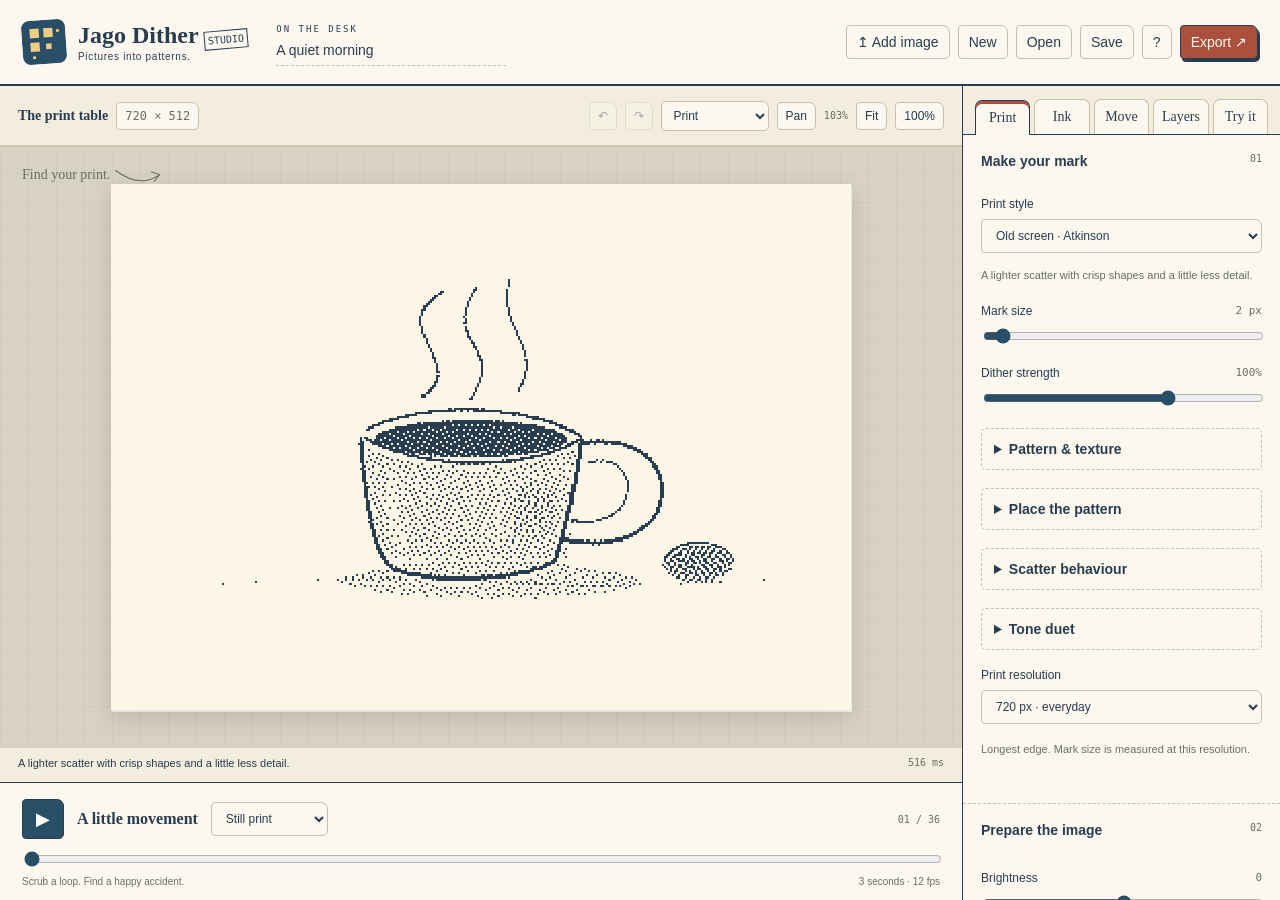
==== index.html @ 8f9b7d33 "Jago Dither Studio v1.0.0 | Initial Release Pictures into patterns. Turn images, text and loops into" ====
<!doctype html>
<html lang="en" data-theme="sketchbook">
  <head
    ><meta charset="utf-8" /><meta name="viewport" content="width=device-width, initial-scale=1" />
    <title>Jago Dither Studio</title
    ><meta
      name="description"
      content="A little print workshop for pixels, patterns and things that move."
    />
    <link
      rel="icon"
      href="data:image/svg+xml,%3Csvg xmlns='http://www.w3.org/2000/svg' viewBox='0 0 64 64'%3E%3Crect width='64' height='64' rx='12' fill='%23283e50'/%3E%3Cpath d='M12 12h12v12H12zM28 12h12v12H28zM44 12h8v8h-8zM12 28h12v12H12zM30 30h8v8h-8zM46 30h4v4h-4zM12 44h8v8h-8zM30 46h4v4h-4z' fill='%23edce83'/%3E%3C/svg%3E"
    />
    <style>
      :root {
  color-scheme: light;
  --desk: #d8d2c2;
  --paper: #fcf8ef;
  --panel: #f3eddf;
  --ink: #293d50;
  --muted: #687067;
  --line: #c9bfaa;
  --accent: #294e68;
  --rust: #aa503d;
  --gold: #edce83;
  --button: #fffaf0;
  --hand: 'Segoe Print', 'Comic Sans MS', cursive;
}
#tileEditor {
  display: grid;
  grid-template-columns: repeat(4, 1fr);
  gap: 4px;
  margin: 12px 0;
}
#tileEditor button {
  aspect-ratio: 1;
  min-height: 34px;
  border: 1px solid var(--muted);
}
.map-colours {
  display: flex;
  gap: 10px;
  flex-wrap: wrap;
}
.map-colours label {
  flex: 1;
  font-size: 12px;
  min-width: 60px;
}
.map-colours input {
  width: 100%;
  height: 34px;
  margin-top: 6px;
}
#mapPreview {
  height: 26px;
  border: 1px solid var(--line);
  border-radius: 4px;
  margin: 12px 0;
}
.inactive-inks {
  opacity: 0.5;
}
.keys {
  width: 100%;
  border-collapse: collapse;
  font-size: 12px;
  margin-bottom: 18px;
}
.keys th,
.keys td {
  text-align: left;
  padding: 7px;
  border-bottom: 1px solid var(--line);
}
.keys th {
  width: 45%;
  font-weight: normal;
  font-family: monospace;
}
#swapInks[aria-pressed='true'] {
  background: var(--gold);
  outline: 1px solid var(--accent);
}
:root[data-theme='charcoal'] {
  color-scheme: dark;
  --desk: #111214;
  --paper: #242529;
  --panel: #1b1c20;
  --ink: #f3f0e9;
  --muted: #b4b1ab;
  --line: #44464b;
  --accent: #dcff72;
  --rust: #676f40;
  --gold: #444c2c;
  --button: #292c22;
}
:root[data-theme='paper'] {
  color-scheme: light;
  --desk: #ddd6c9;
  --paper: #f5f1e8;
  --panel: #e9e4da;
  --ink: #302f29;
  --muted: #686354;
  --line: #c6bdad;
  --accent: #426324;
  --rust: #62794a;
  --gold: #d5ddba;
  --button: #f5f1e8;
}
:root[data-theme='plum'] {
  color-scheme: dark;
  --desk: #201a29;
  --paper: #352b44;
  --panel: #261f32;
  --ink: #f7effb;
  --muted: #bbaec6;
  --line: #665473;
  --accent: #f2ba96;
  --rust: #795471;
  --gold: #614657;
  --button: #352b44;
}
:root[data-theme='candy'] {
  color-scheme: light;
  --desk: #f3e3f3;
  --paper: #fff2f7;
  --panel: #fbe8f0;
  --ink: #503447;
  --muted: #805a72;
  --line: #d9afc6;
  --accent: #a64578;
  --rust: #a64578;
  --gold: #f0c3dc;
  --button: #fff2f7;
}
.extras {
  margin: 18px 0;
  padding: 12px;
  border: 1px dashed var(--line);
  border-radius: 5px;
}
.extras summary {
  cursor: pointer;
  font-weight: bold;
}
.extras[open] summary {
  margin-bottom: 18px;
}
.two-fields {
  display: grid;
  grid-template-columns: minmax(0, 1fr) minmax(0, 1fr);
  gap: 10px;
}
.two-fields input,
.two-fields select {
  width: 100%;
  min-width: 0;
}
.layer-row {
  display: flex;
  align-items: stretch;
  border: 1px solid var(--line);
  margin: 6px 0;
  border-radius: 5px;
  overflow: hidden;
}
.layer-row.selected {
  outline: 2px solid var(--accent);
}
.layer-row button {
  border: 0;
  border-radius: 0;
}
.layer-pick {
  display: flex;
  align-items: center;
  gap: 8px;
  text-align: left;
  flex: 1;
  min-width: 0;
}
.layer-pick span {
  overflow: hidden;
  text-overflow: ellipsis;
  white-space: nowrap;
}
.layer-pick small {
  display: block;
  color: var(--muted);
  font-size: 10px;
  margin-top: 4px;
}
.layer-pick canvas {
  width: 42px;
  height: 34px;
  flex-shrink: 0;
  background: #eee;
}
#layerSettings {
  margin-top: 16px;
}
#layerBounds {
  position: absolute;
  border: 1px dashed #ff735a;
  outline: 1px solid #fff8;
  pointer-events: none;
  box-sizing: border-box;
}
#paper {
  touch-action: none;
}
#splitLine {
  pointer-events: auto !important;
  touch-action: none;
  cursor: ew-resize;
  z-index: 3;
  width: 20px !important;
  margin-left: -10px;
  background: linear-gradient(
    to right,
    transparent 9px,
    #fff 9px,
    #fff 11px,
    transparent 11px
  ) !important;
  box-shadow: none !important;
}
#splitLine::before {
  left: -4px !important;
}
#splitLine:focus-visible {
  outline: 2px solid var(--rust);
}
.help-links a {
  color: var(--accent);
}
* {
  box-sizing: border-box;
}
body {
  margin: 0;
  color: var(--ink);
  background: var(--panel);
  font:
    14px 'Trebuchet MS',
    'Segoe UI',
    sans-serif;
  height: 100dvh;
  overflow: hidden;
}
button,
input,
select,
textarea {
  font: inherit;
  color: inherit;
}
button,
select,
input[type='text'],
input[type='number'],
textarea {
  border: 1px solid var(--line);
  background: var(--paper);
  border-radius: 4px 7px 5px 4px;
  padding: 8px 10px;
}
button {
  cursor: pointer;
  transition: background 0.1s;
}
button:hover {
  background: var(--gold);
}
button:disabled {
  opacity: 0.4;
  cursor: default;
}
button:focus-visible,
input:focus-visible,
select:focus-visible,
textarea:focus-visible,
summary:focus-visible {
  outline: 2px solid var(--rust);
  outline-offset: 3px;
}
button.primary {
  background: var(--rust);
  color: #fff9ef;
  border-color: var(--ink);
  box-shadow: 2px 3px 0 var(--ink);
}
input[type='range'] {
  width: 100%;
  accent-color: var(--accent);
  cursor: pointer;
}
input[type='checkbox'] {
  accent-color: var(--accent);
}
[hidden] {
  display: none !important;
}
.top {
  height: 86px;
  border-bottom: 2px solid var(--ink);
  background: var(--paper);
  display: flex;
  gap: 28px;
  align-items: center;
  padding: 14px 22px;
}
.brand {
  display: flex;
  align-items: center;
  gap: 12px;
  white-space: nowrap;
  font: 700 24px var(--hand);
}
.brand svg {
  width: 44px;
  height: 44px;
  transform: rotate(-4deg);
  flex-shrink: 0;
}
.brand svg rect {
  fill: var(--accent);
}
.brand svg path {
  fill: var(--gold);
}
.brand small {
  font: 10px monospace;
  border: 1px solid;
  display: inline-block;
  padding: 3px;
  transform: rotate(-5deg);
}
.brand span {
  display: block;
  font:
    10px 'Trebuchet MS',
    sans-serif;
  letter-spacing: 0.7px;
  margin-top: 2px;
}
.project-label {
  flex: 1;
  min-width: 100px;
  max-width: 230px;
}
.project-label label {
  font: 9px monospace;
  letter-spacing: 2px;
}
.project-label input {
  width: 100%;
  background: transparent;
  border: 0;
  border-bottom: 1px dashed var(--line);
  padding: 7px 0;
  outline-offset: 0;
}
nav {
  display: flex;
  align-items: center;
  gap: 8px;
  margin-left: auto;
}
main {
  height: calc(100dvh - 86px);
  display: grid;
  grid-template-columns: minmax(0, 1fr) 318px;
}
.workbench {
  display: flex;
  flex-direction: column;
  min-height: 0;
  min-width: 0;
}
.bench-tools {
  display: flex;
  align-items: center;
  gap: 8px;
  padding: 13px 18px;
  min-height: 60px;
  border-bottom: 1px solid var(--line);
}
.bench-tools button,
.bench-tools select {
  font-size: 12px;
  padding: 6px 8px;
}
.hand {
  font-family: var(--hand);
  font-weight: 600;
}
.tiny {
  font: 10px monospace;
  color: var(--muted);
}
.spacer {
  flex: 1;
}
.stage {
  flex: 1;
  min-height: 120px;
  position: relative;
  overflow: auto;
  display: flex;
  align-items: center;
  justify-content: center;
  padding: 48px;
  background-color: var(--desk);
  background-image:
    linear-gradient(#7771 1px, transparent 1px), linear-gradient(90deg, #7771 1px, transparent 1px);
  background-size: 28px 28px;
}
.desk-note {
  position: absolute;
  left: 22px;
  top: 20px;
  font: 14px var(--hand);
  color: var(--muted);
  pointer-events: none;
}
.desk-note svg {
  width: 60px;
  height: 20px;
  vertical-align: middle;
  fill: none;
  stroke: currentColor;
  stroke-width: 1.5;
}
#paper {
  position: relative;
  flex-shrink: 0;
  background: repeating-conic-gradient(#ddd 0 25%, #fff 0 50%) 0 0/14px 14px;
  box-shadow:
    1px 2px 0 #fff9,
    0 8px 22px #0002;
  max-width: none;
}
#paper canvas {
  display: block;
  width: 100%;
  height: 100%;
  image-rendering: pixelated;
}
#originalCanvas {
  position: absolute;
  inset: 0;
  image-rendering: auto !important;
  display: none !important;
}
#originalCanvas.visible {
  display: block !important;
}
#splitLine {
  position: absolute;
  top: 0;
  bottom: 0;
  width: 2px;
  background: #fff;
  box-shadow: 1px 0 0 #111;
  pointer-events: none;
  display: none;
}
#splitLine::before {
  content: '↔';
  position: absolute;
  top: 50%;
  left: -14px;
  border: 1px solid #111;
  border-radius: 50%;
  width: 28px;
  height: 28px;
  text-align: center;
  line-height: 25px;
  color: #293d50;
  background: #fcf8ef;
}
.stage.dragover {
  outline: 4px dashed var(--rust);
  outline-offset: -15px;
}
.drop-message {
  display: none;
  position: absolute;
  background: var(--paper);
  border: 2px dashed var(--rust);
  padding: 30px;
  font: 24px var(--hand);
  pointer-events: none;
}
.drop-message small {
  display: block;
  font: 12px sans-serif;
  text-align: center;
}
.dragover .drop-message {
  display: block;
}
.status {
  display: flex;
  gap: 10px;
  justify-content: space-between;
  padding: 9px 18px;
  font-size: 11px;
  min-height: 34px;
}
.compare-row {
  display: flex;
  align-items: center;
  gap: 20px;
  padding: 0 18px 9px;
  font-size: 11px;
}
.compare-row input {
  flex: 1;
}
.timeline {
  border-top: 1px solid var(--ink);
  padding: 16px 22px 13px;
  background: var(--paper);
}
.timeline-top {
  display: flex;
  align-items: center;
  gap: 13px;
  margin-bottom: 10px;
}
.timeline-top .hand {
  font-size: 16px;
}
.timeline-top select {
  font-size: 12px;
}
.play {
  background: var(--accent);
  color: var(--button);
  border-color: var(--ink);
  width: 42px;
  font-size: 18px;
}
.timeline-bottom {
  display: flex;
  justify-content: space-between;
  font-size: 10px;
  color: var(--muted);
  margin-top: 6px;
}
.inspector {
  border-left: 1px solid var(--ink);
  overflow: auto;
  background: var(--paper);
}
.tabs {
  display: flex;
  position: sticky;
  top: 0;
  background: var(--panel);
  z-index: 2;
  padding: 13px 12px 0;
  gap: 4px;
  border-bottom: 1px solid var(--ink);
}
.tabs button {
  flex: 1;
  border-radius: 7px 7px 0 0;
  border-bottom: 0;
  font: 14px var(--hand);
  padding: 9px 3px;
}
.tabs button[aria-selected='true'] {
  border-color: var(--ink);
  background: var(--paper);
  box-shadow: inset 0 3px var(--rust);
  transform: translateY(1px);
}
.panel section {
  padding: 18px 18px 22px;
  border-bottom: 1px dashed var(--line);
}
h2 {
  font-size: 14px;
  margin: 0 0 14px;
}
.section-title {
  display: flex;
  justify-content: space-between;
}
.section-title span {
  font: 10px monospace;
  color: var(--muted);
}
.field {
  display: flex;
  flex-direction: column;
  gap: 8px;
  margin: 14px 0;
  font-size: 12px;
}
.field select,
.field input,
.field textarea {
  width: 100%;
  min-width: 0;
}
.hint {
  font-size: 11px;
  line-height: 1.6;
  color: var(--muted);
  margin: 9px 0;
}
.range {
  margin: 19px 0;
}
.range label {
  display: flex;
  justify-content: space-between;
  font-size: 12px;
  margin-bottom: 8px;
}
.range output {
  font: 11px monospace;
  color: var(--muted);
}
.check {
  display: flex;
  gap: 7px;
  align-items: center;
  font-size: 12px;
  margin: 13px 0;
}
.panel button {
  font-size: 12px;
}
.button-row {
  display: flex;
  gap: 8px;
  flex-wrap: wrap;
  margin-top: 12px;
}
.button-row button {
  flex: 1;
}
.ink-row {
  display: flex;
  align-items: center;
  gap: 8px;
  margin: 10px 0;
}
.ink-swatch {
  flex: 1;
  display: flex;
  align-items: center;
  gap: 10px;
  text-align: left;
}
.ink-swatch i {
  width: 28px;
  height: 28px;
  border: 1px solid #0004;
  border-radius: 4px;
}
.ink-swatch span {
  font: 11px monospace;
}
.ink-row > button:last-child {
  padding: 5px;
}
.note {
  font: 14px/1.6 var(--hand);
  background: var(--gold);
  padding: 12px;
  transform: rotate(-1deg);
  margin: 20px 0;
  color: var(--ink);
}
.studies {
  display: grid;
  gap: 10px;
  margin: 12px 0;
}
.studies button {
  text-align: left;
  padding: 13px;
  border-style: dashed;
}
.studies b {
  display: block;
  font: 15px var(--hand);
}
.studies span {
  display: block;
  margin-top: 6px;
  font-size: 11px;
  color: var(--muted);
}
.inspector-foot {
  padding: 20px 18px;
  font: 12px var(--hand);
  display: grid;
  gap: 10px;
}
.inspector-foot select {
  font: 12px sans-serif;
}
dialog {
  color: var(--ink);
  background: var(--paper);
  border: 1px solid var(--ink);
  border-radius: 6px 10px 7px 5px;
  padding: 24px;
  width: min(480px, calc(100vw - 24px));
  max-height: calc(100dvh - 24px);
  overflow: auto;
  box-shadow: 4px 7px 0 #0002;
}
dialog::backdrop {
  background: #19263088;
}
dialog p,
dialog li {
  line-height: 1.65;
  font-size: 13px;
}
.dialog-top {
  display: flex;
  align-items: center;
  justify-content: space-between;
  gap: 10px;
}
.dialog-top h2 {
  font: 20px var(--hand);
  margin: 0;
}
.dialog-top button {
  font-size: 20px;
  padding: 2px 9px;
}
progress {
  width: 100%;
  accent-color: var(--accent);
  margin: 10px 0;
}
#toast {
  position: fixed;
  left: 50%;
  bottom: 22px;
  transform: translateX(-50%);
  background: var(--ink);
  color: var(--paper);
  padding: 12px 20px;
  border-radius: 6px;
  z-index: 100;
  max-width: 90%;
  opacity: 0;
  pointer-events: none;
  font-size: 12px;
}
#toast.show {
  opacity: 1;
}
#colourPanel {
  position: fixed;
  inset: auto 334px 170px auto;
  margin: 0;
  width: 246px;
  z-index: 5;
  padding: 12px;
}
#colourWheel {
  display: block;
  width: 184px;
  height: 184px;
  margin: 8px auto;
  touch-action: none;
  cursor: crosshair;
}
.rgb-row {
  display: flex;
  gap: 8px;
}
.rgb-row label {
  min-width: 0;
  flex: 1;
  font-size: 11px;
}
.rgb-row input {
  width: 100%;
  padding: 6px;
}
.busy .inspector,
.busy .top,
.busy .workbench {
  pointer-events: none;
  opacity: 0.7;
}
@media (max-width: 1050px) {
  .top {
    gap: 15px;
    padding: 12px;
  }
  .brand {
    font-size: 20px;
  }
  .project-label {
    display: none;
  }
  .bench-tools .hand {
    display: none;
  }
  .timeline-top .hand {
    display: none;
  }
  .bench-tools {
    padding: 10px;
  }
  .stage {
    padding: 30px;
  }
  .timeline {
    padding: 14px;
  }
  .brand span {
    font-size: 9px;
  }
}
@media (max-width: 760px) {
  body {
    height: auto;
    overflow: auto;
  }
  .top {
    height: auto;
    min-height: 100px;
    flex-wrap: wrap;
    gap: 10px;
  }
  .brand {
    font-size: 22px;
  }
  nav {
    width: 100%;
    margin: 0;
    justify-content: flex-end;
  }
  nav button {
    font-size: 12px;
    padding: 7px;
  }
  main {
    height: auto;
    display: flex;
    flex-direction: column;
  }
  .workbench {
    height: 640px;
    height: min(680px, 80dvh);
    min-height: 430px;
  }
  .inspector {
    border-left: 0;
    border-top: 1px solid var(--ink);
    overflow: visible;
  }
  .tabs {
    top: 0;
  }
  .stage {
    padding: 30px 18px;
  }
  .desk-note {
    font-size: 11px;
    top: 10px;
  }
  .timeline-top {
    gap: 8px;
  }
  .timeline-bottom span:first-child {
    display: none;
  }
  .timeline-bottom {
    justify-content: flex-end;
  }
  .bench-tools {
    gap: 5px;
  }
  .bench-tools .tiny {
    font-size: 9px;
  }
  .bench-tools select {
    max-width: 112px;
  }
  .inspector-foot {
    max-width: 400px;
  }
  #colourPanel {
    inset: auto 12px 16px auto;
    max-height: calc(100dvh - 24px);
  }
  .panel section {
    max-width: 600px;
    margin: auto;
  }
  .brand svg {
    width: 38px;
    height: 38px;
  }
}
@media (prefers-reduced-motion: reduce) {
  * {
    transition: none !important;
  }
}
/* View controls stay out of the artwork and exports. */
.stage {
  overflow: hidden;
  display: block;
  padding: 0;
}
#paper {
  position: absolute;
}
.stage.pan-mode,
.stage.pan-mode #paper {
  cursor: grab;
}
.layer-handle {
  position: absolute;
  width: 13px;
  height: 13px;
  min-width: 0;
  min-height: 0;
  padding: 0;
  border: 2px solid #283e50;
  background: #fff8dd;
  border-radius: 2px;
  pointer-events: auto;
  touch-action: none;
}
.layer-handle.nw {
  left: -7px;
  top: -7px;
  cursor: nwse-resize;
}
.layer-handle.ne {
  right: -7px;
  top: -7px;
  cursor: nesw-resize;
}
.layer-handle.sw {
  left: -7px;
  bottom: -7px;
  cursor: nesw-resize;
}
.layer-handle.se {
  right: -7px;
  bottom: -7px;
  cursor: nwse-resize;
}
.layer-handle.turn {
  left: calc(50% - 11px);
  top: -38px;
  width: 22px;
  height: 22px;
  border-radius: 50%;
  cursor: grab;
  font: 16px sans-serif;
}
.layer-handle.turn::after {
  content: '';
  position: absolute;
  left: 8px;
  top: 20px;
  height: 14px;
  border-left: 1px solid #283e50;
}
#layerBounds {
  z-index: 2;
}
#panBtn[aria-pressed='true'] {
  background: var(--accent);
}
@media (max-width: 600px) {
  .bench-tools {
    flex-wrap: wrap;
    gap: 5px;
    padding: 8px;
  }
}

    </style></head
  >
  <body>
    <header class="top"
      ><div class="brand"
        ><svg aria-hidden="true" viewBox="0 0 48 48">
          <rect width="48" height="48" rx="9" />
          <path
            d="M9 9h10v10H9zM24 9h10v10H24zM9 24h10v10H9zM26 26h6v6h-6zM38 11h3v3h-3zM11 39h3v3h-3z"
          /></svg
        ><div>Jago Dither <small>STUDIO</small><span>Pictures into patterns.</span></div></div
      >
      <div class="project-label"
        ><label for="projectName">ON THE DESK</label
        ><input id="projectName" value="A quiet morning" maxlength="70" aria-label="Project name"
      /></div>
      <nav aria-label="Files"
        ><button id="importBtn">↥ <span>Add image</span></button
        ><button id="blankCanvas">New</button><button id="openBtn">Open</button
        ><button id="saveBtn">Save</button
        ><button id="helpBtn" aria-label="Help and about">?</button
        ><button id="exportBtn" class="primary">Export ↗</button></nav
      ></header
    >
    <main>
      <section class="workbench" aria-label="Preview">
        <div class="bench-tools"
          ><span class="hand">The print table</span
          ><button id="dimensions" class="tiny" title="Resize page"></button
          ><div class="spacer"></div
          ><button id="undoBtn" title="Undo (Ctrl+Z)" aria-label="Undo">↶</button
          ><button id="redoBtn" title="Redo (Ctrl+Shift+Z)" aria-label="Redo">↷</button
          ><select id="viewMode" aria-label="Preview view"
            ><option value="result">Print</option
            ><option value="split">Before / after</option
            ><option value="original">Original</option></select
          ><button
            id="panBtn"
            title="Pan the page (H), or use the middle mouse button"
            aria-pressed="false"
            >Pan</button
          ><span id="zoomReadout" class="tiny">100%</span
          ><button id="fitBtn" title="Fit image">Fit</button
          ><button id="actualBtn" title="View at actual output size">100%</button></div
        >
        <div
          id="dropZone"
          class="stage"
          tabindex="0"
          aria-label="Image preview. Drop an image here."
        >
          <div class="desk-note"
            >Find your print.<svg viewBox="0 0 75 28">
              <path d="M3 6q34 26 62 6m-12-4 12 4-8 10" /></svg
          ></div>
          <div id="paper"
            ><canvas id="resultCanvas" aria-label="Dithered image"></canvas
            ><canvas id="originalCanvas" aria-label="Original image comparison"></canvas
            ><div
              id="splitLine"
              role="slider"
              tabindex="0"
              aria-label="Before and after divider"
              aria-valuemin="0"
              aria-valuemax="100"
              aria-valuenow="50"
            ></div
            ><div id="layerBounds" hidden>
              <button
                class="layer-handle nw"
                data-grip="nw"
                aria-label="Resize layer from top left"
              ></button>
              <button
                class="layer-handle ne"
                data-grip="ne"
                aria-label="Resize layer from top right"
              ></button>
              <button
                class="layer-handle sw"
                data-grip="sw"
                aria-label="Resize layer from bottom left"
              ></button>
              <button
                class="layer-handle se"
                data-grip="se"
                aria-label="Resize layer from bottom right"
              ></button>
              <button
                class="layer-handle turn"
                data-grip="turn"
                aria-label="Rotate layer"
                title="Rotate · Shift snaps to 15°"
                >↻</button
              >
            </div></div
          >
          <div class="drop-message"
            >Drop something lovely here.<small
              >PNG, JPEG, WebP or a Jago PNG sequence ZIP</small
            ></div
          >
        </div>
        <div class="status"
          ><span id="statusText" role="status">Setting out the inks…</span
          ><span id="renderTime" class="tiny"></span
        ></div>
        <div id="compareRow" class="compare-row" hidden
          ><label for="compare">Before / after</label
          ><input id="compare" type="range" min="0" max="100" value="50"
        /></div>
        <section class="timeline" aria-label="Animation"
          ><div class="timeline-top"
            ><button id="playBtn" class="play" aria-label="Play loop">▶</button
            ><span class="hand">A little movement</span
            ><select id="motionQuick" aria-label="Loop movement"
              ><option value="none">Still print</option
              ><option value="drift">Slow wander</option
              ><option value="ripple">Paper waves</option
              ><option value="sway">Easy sway</option
              ><option value="breathe">Ink breath</option
              ><option value="zoom">Lens breath</option
              ><option value="twist">Soft twist</option
              ><option value="crawl">Dancing grain</option></select
            ><div class="spacer"></div><span id="frameLabel" class="tiny">01 / 36</span></div
          ><input
            id="scrub"
            type="range"
            min="0"
            max="35"
            value="0"
            aria-label="Animation frame"
          /><div class="timeline-bottom"
            ><span>Scrub a loop. Find a happy accident.</span
            ><span id="loopInfo">3 seconds · 12 fps</span></div
          ></section
        >
      </section>
      <aside class="inspector"
        ><div class="tabs" role="tablist" aria-label="Settings"
          ><button data-tab="print" role="tab" aria-selected="true">Print</button
          ><button data-tab="ink" role="tab" aria-selected="false">Ink</button
          ><button data-tab="move" role="tab" aria-selected="false">Move</button
          ><button data-tab="layers" role="tab" aria-selected="false">Layers</button
          ><button data-tab="play" role="tab" aria-selected="false">Try it</button></div
        >
        <div class="panel" data-panel="print">
          <section
            ><div class="section-title"><h2>Make your mark</h2><span>01</span></div
            ><label class="field"
              >Print style<select id="method" data-setting="method"
                ><optgroup label="Ordered checks"
                  ><option value="bayer2">Little checks · Bayer 2</option
                  ><option value="bayer4">Ordered ink · Bayer 4</option
                  ><option value="bayer8">Fine fabric · Bayer 8</option
                  ><option value="bayer16">Silk scarf · Bayer 16</option></optgroup
                ><optgroup label="Error diffusion"
                  ><option value="floyd">Soft scatter · Floyd–Steinberg</option
                  ><option value="atkinson">Old screen · Atkinson</option
                  ><option value="burkes">Sunday scatter · Burkes</option
                  ><option value="sierra">Quick sketch · Sierra Lite</option
                  ><option value="jjn">Sunday newspaper · Jarvis–Judice–Ninke</option
                  ><option value="stucki">Fine crumbs · Stucki</option
                  ><option value="sierra3">Soft landing · Sierra</option></optgroup
                ><optgroup label="Patterns"
                  ><option value="grain">Paper freckles · grain</option
                  ><option value="dots">Sunday dots · halftone</option
                  ><option value="lines">Diagonal day · hatch</option
                  ><option value="crosshatch">Woven together · crosshatch</option
                  ><option value="rings">Record shop · rings</option
                  ><option value="diamonds">Argyle socks · diamonds</option
                  ><option value="bricks">Backyard wall · bricks</option
                  ><option value="weave">Picnic blanket · weave</option
                  ><option value="zigzag">Wiggly jumper · chevrons</option
                  ><option value="scales">Gone fishing · scales</option
                  ><option value="sparkles">Lucky stars · crosses</option
                  ><option value="maze">Wrong turn · maze</option
                  ><option value="custom">Your little tile · custom</option></optgroup
                ><optgroup label="Other marks"
                  ><option value="threshold">Cut paper · threshold</option
                  ><option value="ascii">Typewriter club · characters</option></optgroup
                ></select
              ></label
            ><p id="methodHint" class="hint"></p>
            <div class="range"
              ><label for="cell">Mark size <output id="cellValue"></output></label
              ><input id="cell" data-setting="cell" type="range" min="1" max="24" step="1"
            /></div>
            <div class="range"
              ><label for="strength">Dither strength <output id="strengthValue"></output></label
              ><input id="strength" data-setting="strength" type="range" min="0" max="150"
            /></div>
            <details class="extras"
              ><summary>Pattern &amp; texture</summary
              ><div class="range"
                ><label for="patternScale"
                  >Pattern size<output id="patternScaleValue"></output></label
                ><input
                  id="patternScale"
                  data-setting="patternScale"
                  type="range"
                  min="0.5"
                  max="6"
                  step="0.25" /></div
              ><div class="range"
                ><label for="patternAngle"
                  >Pattern angle<output id="patternAngleValue"></output></label
                ><input
                  id="patternAngle"
                  data-setting="patternAngle"
                  type="range"
                  min="-180"
                  max="180"
                  step="1" /></div
              ><div class="range"
                ><label for="grain">Paper grain<output id="grainValue"></output></label
                ><input
                  id="grain"
                  data-setting="grain"
                  type="range"
                  min="0"
                  max="50"
                  step="1" /></div
              ><button id="newGrain">Shuffle the freckles</button
              ><p class="hint"
                >Pattern size and angle change ordered checks, dots, hatching and rings. Scatter
                methods make their own arrangement. Paper grain works with every style.</p
              ></details
            ><details class="extras"
              ><summary>Place the pattern</summary
              ><div class="range"
                ><label for="patternX"
                  >Across · pattern cells<output id="patternXValue"></output></label
                ><input
                  id="patternX"
                  data-setting="patternX"
                  type="range"
                  min="-64"
                  max="64"
                  step="1" /></div
              ><div class="range"
                ><label for="patternY"
                  >Down · pattern cells<output id="patternYValue"></output></label
                ><input
                  id="patternY"
                  data-setting="patternY"
                  type="range"
                  min="-64"
                  max="64"
                  step="1" /></div></details
            ><details class="extras" id="diffusionControls"
              ><summary>Scatter behaviour</summary
              ><label class="check"
                ><input id="serpentine" data-setting="serpentine" type="checkbox" />Alternate
                direction each row</label
              ><div class="range"
                ><label for="diffusionReach"
                  >Neighbour distance<output id="diffusionReachValue"></output></label
                ><input
                  id="diffusionReach"
                  data-setting="diffusionReach"
                  type="range"
                  min="1"
                  max="3"
                  step="1" /></div
              ><p class="hint"
                >A wider reach makes the scatter more open and wiry. Alternating rows reduces
                directional streaks.</p
              ></details
            ><details class="extras"
              ><summary>Tone duet</summary
              ><label class="field"
                >A second pattern for the highlights<select id="duet" data-setting="duet"
                  ><option value="off">One pattern throughout</option
                  ><option value="bayer4">Ordered checks</option
                  ><option value="dots">Halftone dots</option
                  ><option value="lines">Diagonal hatching</option
                  ><option value="crosshatch">Crosshatching</option
                  ><option value="grain">Paper freckles</option
                  ><option value="diamonds">Diamonds</option
                  ><option value="custom">Your custom tile</option></select
                ></label
              ><div class="range"
                ><label for="duetBalance"
                  >Where the patterns meet<output id="duetBalanceValue"></output></label
                ><input
                  id="duetBalance"
                  data-setting="duetBalance"
                  type="range"
                  min="0"
                  max="100"
                  step="1" /></div
              ><div class="range"
                ><label for="duetSoftness"
                  >Blend width<output id="duetSoftnessValue"></output></label
                ><input
                  id="duetSoftness"
                  data-setting="duetSoftness"
                  type="range"
                  min="1"
                  max="100"
                  step="1" /></div
              ><p class="hint"
                >Keep the main style in the shadows and let another pattern appear in the
                highlights. Lower the meeting point to use more of the second pattern.</p
              ></details
            ><details id="tileControls" class="extras"
              ><summary>Your little tile</summary
              ><p class="hint"
                >Paint the repeating 4 × 4 threshold tile. Low numbers put down ink sooner; high
                numbers leave more paper. Each square is one pattern cell.</p
              ><label class="field"
                >Value to paint<select id="tileBrush"
                  ><option value="0">1</option
                  ><option value="1">2</option
                  ><option value="2">3</option
                  ><option value="3">4</option
                  ><option value="4">5</option
                  ><option value="5">6</option
                  ><option value="6">7</option
                  ><option value="7">8</option
                  ><option value="8">9</option
                  ><option value="9">10</option
                  ><option value="10">11</option
                  ><option value="11">12</option
                  ><option value="12">13</option
                  ><option value="13">14</option
                  ><option value="14">15</option
                  ><option value="15">16</option></select
                ></label
              ><div id="tileEditor" aria-label="Custom dither tile"></div
              ><div class="button-row"
                ><button id="tileChecks">Ordered checks</button
                ><button id="tileDiagonal">Little staircase</button
                ><button id="tileShuffle">Scatter values</button></div
              ><p class="hint"
                >Choose Your little tile as the print style or the second pattern. Save a recipe to
                share your tile.</p
              ></details
            ><label class="field" id="charsField" hidden
              >Characters, light to dark<input
                id="chars"
                data-setting="chars"
                maxlength="32"
                spellcheck="false"
                aria-describedby="charsHint"
              /><span id="charsHint" class="hint"
                >2–16 characters. Start with a space for the lightest areas.</span
              ></label
            >
            <label class="field"
              >Print resolution<select id="width" data-setting="width"
                ><option value="320">320 px · quick sketch</option
                ><option value="480">480 px · small print</option
                ><option value="720">720 px · everyday</option
                ><option value="1024">1024 px · more detail</option></select
              ><span class="hint"
                >Longest edge. Mark size is measured at this resolution.</span
              ></label
            ></section
          >
          <section
            ><div class="section-title"><h2>Prepare the image</h2><span>02</span></div>
            <div class="range"
              ><label for="brightness">Brightness <output id="brightnessValue"></output></label
              ><input id="brightness" data-setting="brightness" type="range" min="-100" max="100"
            /></div>
            <div class="range"
              ><label for="contrast">Contrast <output id="contrastValue"></output></label
              ><input id="contrast" data-setting="contrast" type="range" min="-90" max="100"
            /></div>
            <div class="range"
              ><label for="gamma">Midtones <output id="gammaValue"></output></label
              ><input id="gamma" data-setting="gamma" type="range" min="0.25" max="3" step="0.05"
            /></div>
            <div class="range"
              ><label for="saturation"
                >Colour intensity <output id="saturationValue"></output></label
              ><input id="saturation" data-setting="saturation" type="range" min="0" max="200"
            /></div>
            <div class="range"
              ><label for="edge">Bring out edges<output id="edgeValue"></output></label
              ><input id="edge" data-setting="edge" type="range" min="0" max="100" step="1" /></div
            ><div class="range"
              ><label for="posterize"
                >Tone steps · 0 is off<output id="posterizeValue"></output></label
              ><input
                id="posterize"
                data-setting="posterize"
                type="range"
                min="0"
                max="16"
                step="1" /></div
            ><label class="check"
              ><input id="invert" data-setting="invert" type="checkbox" />Invert tones</label
            ><label class="check"
              ><input id="transparent" data-setting="transparent" type="checkbox" />Keep source
              transparency</label
            ><p class="hint"
              >Transparency keeps an image's existing cut-out edges. It doesn't remove a solid
              background.</p
            ><button id="resetPrint">Reset print settings</button></section
          >
          <section
            ><h2>The effects bench</h2
            ><p class="hint"
              >Effects go through the dithering too, so the finished print stays within your inks.
              Stack a few, or keep it subtle.</p
            ><details class="extras"
              ><summary>Bent signals</summary
              ><div class="range"
                ><label for="rowSlip">Tape slip<output id="rowSlipValue"></output></label
                ><input
                  id="rowSlip"
                  data-setting="rowSlip"
                  type="range"
                  min="0"
                  max="40"
                  step="1" /></div
              ><div class="range"
                ><label for="blockShift">Block shuffle<output id="blockShiftValue"></output></label
                ><input
                  id="blockShift"
                  data-setting="blockShift"
                  type="range"
                  min="0"
                  max="40"
                  step="1" /></div
              ><div class="range"
                ><label for="rgbSplit"
                  >Wrong channel · colour split<output id="rgbSplitValue"></output></label
                ><input
                  id="rgbSplit"
                  data-setting="rgbSplit"
                  type="range"
                  min="0"
                  max="20"
                  step="1" /></div
              ><div class="range"
                ><label for="effectSize"
                  >Band / block size<output id="effectSizeValue"></output></label
                ><input
                  id="effectSize"
                  data-setting="effectSize"
                  type="range"
                  min="2"
                  max="64"
                  step="1" /></div></details
            ><details class="extras"
              ><summary>Light & paper</summary
              ><div class="range"
                ><label for="bloom">Ink lantern · glow<output id="bloomValue"></output></label
                ><input
                  id="bloom"
                  data-setting="bloom"
                  type="range"
                  min="0"
                  max="100"
                  step="1" /></div
              ><div class="range"
                ><label for="bloomRadius"
                  >Glow spread · pattern cells<output id="bloomRadiusValue"></output></label
                ><input
                  id="bloomRadius"
                  data-setting="bloomRadius"
                  type="range"
                  min="1"
                  max="12"
                  step="1" /></div
              ><div class="range"
                ><label for="scanlines">Scanline shade<output id="scanlinesValue"></output></label
                ><input
                  id="scanlines"
                  data-setting="scanlines"
                  type="range"
                  min="0"
                  max="100"
                  step="1" /></div
              ><div class="range"
                ><label for="vignette">Dark corners<output id="vignetteValue"></output></label
                ><input
                  id="vignette"
                  data-setting="vignette"
                  type="range"
                  min="0"
                  max="100"
                  step="1" /></div
              ><div class="range"
                ><label for="solarize">Negative pockets<output id="solarizeValue"></output></label
                ><input
                  id="solarize"
                  data-setting="solarize"
                  type="range"
                  min="0"
                  max="100"
                  step="1" /></div></details
            ><label class="check"
              ><input id="animateEffects" data-setting="animateEffects" type="checkbox" />Animate
              tape, blocks and colour split</label
            ><p class="hint"
              >Ink lantern spreads bright tones before printing. It makes a dithered halo, without
              adding extra colours.</p
            ><button id="resetEffects">Reset effects</button></section
          ></div
        >
        <div class="panel" data-panel="ink" hidden
          ><section
            ><div class="section-title"><h2>Pick your inks</h2><span>03</span></div
            ><label class="field"
              >Ink shelf<select id="palettePreset"
                ><option value="blue">Blue pencil</option
                ><option value="mono">Black coffee</option
                ><option value="pink">Rose receipt</option
                ><option value="moss">Mossy pocket</option
                ><option value="sunset">Late bus home</option
                ><option value="candy">Sweet shop</option
                ><option value="grey">Graphite tin</option
                ><option value="risograph">Sunday poster</option>
                <option value="petrol">Seaside postcard</option>
                <option value="lavender">Lilac notebook</option>
                <option value="arcade">After the arcade</option>
                <option value="parcel">Brown paper parcel</option>
                <option value="fern">Fern press</option>
                <option value="custom">Your own inks</option></select
              ></label
            ><div id="paletteList"></div
            ><div class="button-row"
              ><button id="swapInks">Reverse inks</button><button id="addInk">+ Add ink</button
              ><button id="extractPalette">Find inks in image</button></div
            ><p class="hint"
              >Use 2–8 colours. Put your paper colour last. Click an ink to edit its colour or hex
              value.</p
            ><p class="hint"
              >Character prints use the darkest ink and lightest paper from your palette.</p
            ></section
          ><section
            ><h2>Colour by tone</h2
            ><label class="field"
              >Gradient map<select id="mapMode" data-setting="mapMode"
                ><option value="off">Off · use the ink shelf</option
                ><option value="duo">Two colours · shadows to highlights</option
                ><option value="trio">Three colours · add a middle ink</option></select
              ></label
            ><div id="mapFields"
              ><div class="map-colours"
                ><label>Shadows<input type="color" id="map0" data-map="0" /></label
                ><label id="mapMiddle">Midtones<input type="color" id="map1" data-map="1" /></label
                ><label>Highlights<input type="color" id="map2" data-map="2" /></label></div
              ><div id="mapPreview"></div
              ><div class="button-row"
                ><button data-map-preset="sunset">Last light</button
                ><button data-map-preset="acid">Sour sweets</button
                ><button data-map-preset="sea">Deep sea</button></div
              ></div
            ><p class="hint"
              >Map image brightness to these colours before dithering. While enabled, the map
              colours become your printing inks. Brightness and Midtones in Print still shape the
              result.</p
            ></section
          ><section
            ><h2>Keep a good recipe</h2
            ><label class="field"
              >Recipe name<input id="recipeName" value="My little print" maxlength="60" /></label
            ><div class="button-row"
              ><button id="saveRecipe">Save recipe</button
              ><button id="importRecipe">Import recipe</button></div
            ><p class="hint"
              >A recipe saves print, palette and motion settings. Your image stays separate, so you
              can try it on anything.</p
            ></section
          ></div
        >
        <div class="panel" data-panel="move" hidden
          ><section
            ><div class="section-title"><h2>Give it a nudge</h2><span>04</span></div
            ><label class="field"
              >Movement<select id="motion" data-setting="motion"
                ><option value="none">Still print</option
                ><option value="drift">Slow wander</option
                ><option value="ripple">Paper waves</option
                ><option value="sway">Easy sway</option
                ><option value="breathe">Ink breath</option
                ><option value="zoom">Lens breath</option
                ><option value="twist">Soft twist</option
                ><option value="crawl">Dancing grain</option></select
              ></label
            ><p id="motionHint" class="hint"></p
            ><div class="range"
              ><label for="amount">Movement amount <output id="amountValue"></output></label
              ><input id="amount" data-setting="amount" type="range" min="0" max="40" /></div
            ><div id="waveField" class="range"
              ><label for="waves">Waves across the print <output id="wavesValue"></output></label
              ><input id="waves" data-setting="waves" type="range" min="1" max="8" step="1" /></div
            ><div class="range"
              ><label for="seconds">Loop length <output id="secondsValue"></output></label
              ><input
                id="seconds"
                data-setting="seconds"
                type="range"
                min="0.25"
                max="12"
                step="0.25" /></div
            ><label class="field"
              >Frames per second<select id="fps" data-setting="fps"
                ><option value="6">6 · stop-motion feel</option
                ><option value="12">12 · easy movement</option
                ><option value="24">24 · smoother</option></select
              ></label
            ><p class="note"
              >Global movement affects the whole print. For individual image or text movement, open
              Layers. Imported loops play once per project loop.</p
            ><details class="extras"
              ><summary>Make the ink dance</summary
              ><label class="field"
                >Texture movement<select id="temporal" data-setting="temporal"
                  ><option value="none">None</option
                  ><option value="tide">Ink tide · all-over pulse</option
                  ><option value="boil">Little fizz · shifting grain</option
                  ><option value="roll">Passing cloud · travelling tones</option
                  ><option value="rings">Pond rings · spreading tones</option
                  ><option value="weave">Woven light · crossing waves</option
                  ><option value="shimmer">Check shuffle · alternating cells</option></select
                ></label
              ><div class="range"
                ><label for="temporalAmount"
                  >Dance amount<output id="temporalAmountValue"></output></label
                ><input
                  id="temporalAmount"
                  data-setting="temporalAmount"
                  type="range"
                  min="0"
                  max="50"
                  step="1" /></div
              ><div class="range"
                ><label for="temporalCycles"
                  >Cycles per loop<output id="temporalCyclesValue"></output></label
                ><input
                  id="temporalCycles"
                  data-setting="temporalCycles"
                  type="range"
                  min="1"
                  max="6"
                  step="1" /></div
              ><p class="hint"
                >Works with every print style, including scatter and character art. The marks change
                while the composition stays in place. It loops independently of whole-image
                movement.</p
              ></details
            ><button id="resetMotion">Reset movement</button></section
          ></div
        >
        <div class="panel" data-panel="layers" hidden>
          <section
            ><div class="section-title"><h2>Bits on the page</h2><span id="layerCount"></span></div>
            <div class="button-row"
              ><button id="addLayerImage">+ Image</button><button id="addText">+ Text</button
              ><button id="addOverlay">+ Overlay</button><button id="addGradient">+ Gradient</button
              ><button id="importLoop">+ Wobble loop</button></div
            >
            <p class="hint"
              >Stack images, loops, lettering and overlays. Top of each print stage is front of the
              page. With this tab open, drag on the preview to move your selected layer. The dashed
              box is its original footprint, before the print effect.</p
            >
            <div id="layerList"></div>
            <div id="layerSettings" hidden>
              <div class="button-row"
                ><button id="layerUp" aria-label="Raise layer">↑</button
                ><button id="layerDown" aria-label="Lower layer">↓</button
                ><button id="layerDuplicate">Duplicate</button
                ><button id="layerDelete">Remove</button></div
              >
              <label class="field"
                >Layer name<input id="layerName" data-layer="name" maxlength="60"
              /></label>

              <div id="overlaySettings" hidden>
                <h3>A little atmosphere</h3>
                <label class="field"
                  >Overlay<select id="overlayKind" data-layer="overlay">
                    <option value="stars">Little stars</option
                    ><option value="sparkles">Sparkles</option
                    ><option value="lights">Soft lights</option
                    ><option value="dust">Floating dust</option></select
                  ></label
                >
                <label class="field"
                  >Place it<select id="overlayStage" data-layer="stage"
                    ><option value="before">Before dithering</option
                    ><option value="after">After dithering</option></select
                  ></label
                >
                <p class="hint" id="overlayStageHint"></p>
                <label class="field"
                  >Colour<input id="overlayColour" data-layer="colour" type="color"
                /></label>
                <div class="range"
                  ><label for="overlayCount">How many<output id="overlayCountValue"></output></label
                  ><input id="overlayCount" data-layer="count" type="range" min="1" max="200"
                /></div>
                <div class="range"
                  ><label for="overlaySize"
                    >Mark size · px<output id="overlaySizeValue"></output></label
                  ><input id="overlaySize" data-layer="dotSize" type="range" min="1" max="160"
                /></div>
                <h3>Bring it to life</h3>
                <label class="field"
                  >Animate the marks<select id="overlayAnimation" data-layer="animation"
                    ><option value="none">Still</option
                    ><option value="twinkle">Twinkle</option
                    ><option value="pulse">Slow pulse</option
                    ><option value="drift">Gentle drift</option></select
                  ></label
                >
                <div id="overlayFade"
                  ><div class="range"
                    ><label for="overlayDepth"
                      >Fade amount · %<output id="overlayDepthValue"></output></label
                    ><input
                      id="overlayDepth"
                      data-layer="depth"
                      type="range"
                      min="0"
                      max="100" /></div
                ></div>
                <div id="overlayDrift"
                  ><div class="range"
                    ><label for="overlayTravel"
                      >Drift distance · px<output id="overlayTravelValue"></output></label
                    ><input
                      id="overlayTravel"
                      data-layer="travel"
                      type="range"
                      min="0"
                      max="100" /></div
                ></div>
                <details id="overlayTiming" class="extras"
                  ><summary>Animation timing</summary
                  ><div
                    ><label class="field"
                      >Cycles per loop<input
                        id="overlayCycles"
                        data-layer="cycles"
                        type="number"
                        min="1"
                        max="8"
                        step="1" /></label
                    ><label class="check"
                      ><input id="overlayTogether" data-layer="together" type="checkbox" />Move or
                      fade together</label
                    ></div
                  ></details
                >
                <p class="hint"
                  >Press Play below the page. Each mark follows its own timing unless you tick Move
                  or fade together. Loop length and playback speed live in Move.</p
                >
                <details class="extras"
                  ><summary>Scatter &amp; size variation</summary>
                  <div class="range"
                    ><label for="overlayVariation"
                      >Size variation · %<output id="overlayVariationValue"></output></label
                    ><input
                      id="overlayVariation"
                      data-layer="variation"
                      type="range"
                      min="0"
                      max="95"
                  /></div>
                  <div class="range"
                    ><label for="overlaySpacing"
                      >Breathing room · %<output id="overlaySpacingValue"></output></label
                    ><input id="overlaySpacing" data-layer="spacing" type="range" min="0" max="100"
                  /></div>
                  <p class="hint"
                    >More breathing room spreads marks more evenly. Use How many to change the
                    density. Mark size is measured on your page, before layer scaling.</p
                  >
                  <div class="two-fields"
                    ><label class="field"
                      >Scatter seed<input
                        id="overlaySeed"
                        data-layer="seed"
                        type="number"
                        min="0"
                        max="999999"
                        step="1" /></label
                  ></div>
                  <button id="reshuffleOverlay">Shuffle the scatter</button>
                </details>
              </div>
              <div id="textSettings" hidden>
                <label class="field"
                  >Your words<textarea
                    id="layerText"
                    data-layer="text"
                    rows="3"
                    maxlength="500"
                  ></textarea>
                </label>
                <div class="two-fields"
                  ><label class="field"
                    >Lettering<select id="layerFont" data-layer="font"
                      ><option value="bold">Big &amp; bold</option
                      ><option value="sans">Everyday</option
                      ><option value="serif">Bookish</option
                      ><option value="mono">Typewriter</option
                      ><option value="hand">Handwritten</option></select
                    ></label
                  ></div
                >
                <div class="two-fields"
                  ><label class="field"
                    >Text size<input
                      id="layerSize"
                      data-layer="size"
                      type="number"
                      min="4"
                      max="400" /></label
                  ><label class="field"
                    >Line spacing<input
                      id="layerLeading"
                      data-layer="leading"
                      type="number"
                      min="0.7"
                      max="2"
                      step="0.05" /></label
                ></div>
                <label class="field"
                  >Alignment<select id="layerAlign" data-layer="align"
                    ><option value="left">Left</option
                    ><option value="center">Centre</option
                    ><option value="right">Right</option></select
                  ></label
                >
                <label class="check"
                  ><input id="layerBold" data-layer="bold" type="checkbox" />Heavier
                  lettering</label
                >
                <p class="hint"
                  >Text stays editable. Fonts come from your device, so lettering can look slightly
                  different on another computer.</p
                >
              </div>
              <div id="fillSettings" hidden
                ><h2>Fill with a little colour</h2
                ><label class="field"
                  >Fill<select id="layerFillMode" data-layer="fillMode"
                    ><option value="solid">One colour</option
                    ><option value="linear">Linear gradient</option
                    ><option value="radial">Radial gradient</option></select
                  ></label
                ><div class="two-fields"
                  ><label class="field"
                    >First colour<input id="layerColour" type="color" data-layer="colour" /></label
                  ><label class="field"
                    >Second colour<input
                      id="layerColour2"
                      type="color"
                      data-layer="colour2" /></label></div
                ><div class="range"
                  ><label for="gradientAngle"
                    >Gradient angle<output id="gradientAngleValue"></output></label
                  ><input
                    id="gradientAngle"
                    type="range"
                    data-layer="gradientAngle"
                    min="-180"
                    max="180" /></div
                ><p class="hint"
                  >The fill belongs to the original composition. Your chosen print inks or gradient
                  map determine the final printed colours.</p
                ><div id="gradientSize" class="two-fields"
                  ><label class="field"
                    >Rectangle width<input
                      id="gradientW"
                      data-layer="w"
                      type="number"
                      min="16"
                      max="2048" /></label
                  ><label class="field"
                    >Rectangle height<input
                      id="gradientH"
                      data-layer="h"
                      type="number"
                      min="16"
                      max="2048" /></label></div></div
              ><div class="range"
                ><label for="layerOpacity">Opacity<output id="layerOpacityValue"></output></label
                ><input
                  id="layerOpacity"
                  data-layer="opacity"
                  type="range"
                  min="0"
                  max="100" /></div
              ><div class="range"
                ><label for="layerScale">Size<output id="layerScaleValue"></output></label
                ><input id="layerScale" data-layer="scale" type="range" min="1" max="400" /></div
              ><div class="range"
                ><label for="layerRotation">Rotation<output id="layerRotationValue"></output></label
                ><input
                  id="layerRotation"
                  data-layer="rotation"
                  type="range"
                  min="-180"
                  max="180" /></div
              ><div class="two-fields"
                ><label class="field"
                  >Across · X<input
                    id="layerX"
                    data-layer="x"
                    type="number"
                    min="-2400"
                    max="3600" /></label
                ><label class="field"
                  >Down · Y<input
                    id="layerY"
                    data-layer="y"
                    type="number"
                    min="-2400"
                    max="3600" /></label
              ></div>
              <div class="button-row"
                ><button id="centreLayer">Centre</button
                ><button id="fitLayer">Fit to page</button></div
              >
              <div class="button-row"
                ><label class="check"
                  ><input id="layerFlipX" data-layer="flipX" type="checkbox" />Flip ↔</label
                ><label class="check"
                  ><input id="layerFlipY" data-layer="flipY" type="checkbox" />Flip ↕</label
                ></div
              >
              <label class="field"
                >Mix with layers below<select id="layerBlend" data-layer="blend"
                  ><option value="source-over">Normal</option
                  ><option value="multiply">Multiply · darker ink</option
                  ><option value="screen">Screen · lighter ink</option
                  ><option value="overlay">Overlay · punchier</option
                  ><option value="darken">Darken</option
                  ><option value="lighten">Lighten</option
                  ><option value="difference">Difference · odd colours</option></select
                ></label
              >
              <details class="extras"
                ><summary>Move just this layer</summary>
                <label class="field"
                  >Movement<select id="layerMotion" data-layer="motion"
                    ><option value="none">Stay put</option
                    ><option value="float">Little float</option
                    ><option value="swing">Gentle swing</option
                    ><option value="pulse">Slow breath</option
                    ><option value="spin">Full turn</option></select
                  ></label
                ><div class="range"
                  ><label for="layerAmount"
                    >Movement amount<output id="layerAmountValue"></output></label
                  ><input
                    id="layerAmount"
                    data-layer="amount"
                    type="range"
                    min="0"
                    max="100" /></div
                ><div class="range"
                  ><label for="layerOffset"
                    >Cycle offset<output id="layerOffsetValue"></output></label
                  ><input
                    id="layerOffset"
                    data-layer="offset"
                    type="range"
                    min="0"
                    max="100" /></div
                ><p class="hint" id="layerMotionHint"></p></details></div
          ></section>
          <section
            ><h2>The sheet underneath</h2>
            <label class="field"
              >Page shape<select id="canvasPreset"
                ><option value="">Choose a size…</option
                ><option value="960x640">Landscape · 960 × 640</option
                ><option value="800x800">Square · 800 × 800</option
                ><option value="640x960">Portrait · 640 × 960</option
                ><option value="1280x720">Wide · 1280 × 720</option
                ><option value="1920x1080">Full HD · 1920 × 1080</option
                ><option value="1440x1440">Large square · 1440 × 1440</option
                ><option value="1080x1920">Tall HD · 1080 × 1920</option
                ><option value="512x342">Compact · 512 × 342</option
                ><option value="32x32">Tiny pixels · 32 × 32</option
                ><option value="64x64">Small pixels · 64 × 64</option
                ><option value="128x128">Pixel square · 128 × 128</option
                ><option value="256x144">Pixel widescreen · 256 × 144</option
                ><option value="256x256">Large pixels · 256 × 256</option></select
              ></label
            >
            <div class="two-fields"
              ><label class="field"
                >Width<input id="sceneWidth" type="number" min="16" max="2048" /></label
              ><label class="field"
                >Height<input id="sceneHeight" type="number" min="16" max="2048" /></label></div
            ><button id="applyCanvas">Resize sheet</button>
            <p class="hint"
              >Layers keep their size and stay centred together. Anything outside the sheet is
              clipped in the print.</p
            >
            <label class="field">Paper colour<input id="scenePaper" type="color" /></label>
            <label class="check"><input id="sceneClear" type="checkbox" />Transparent sheet</label>
            <p class="hint"
              >For a transparent export, also turn on Keep source transparency in Print.</p
            ></section
          ></div
        ><div class="panel" data-panel="play" hidden
          ><section
            ><h2>Something to start with</h2
            ><p class="hint"
              >Four little drawings made with Wobble brushes, with a little movement built in.
              Choose one to replace the composition. Save your project first if you want to keep it.
              Editable Wobble originals are in the download.</p
            ><div class="studies"
              ><button data-demo="morning"
                ><b>☕ A quiet morning</b><span>Steam, stripes and a warm cup.</span></button
              ><button data-demo="pear"
                ><b>◒ The wonky pear</b><span>Soft shading for dots and grain.</span></button
              ><button data-demo="type"
                ><b>Aa Make some noise</b><span>Big brush letters with a little sway.</span></button
              ><button data-demo="hills"
                ><b>⌁ Faraway hills</b
                ><span>Pencil ridges, warm sun and passing birds.</span></button
              ></div
            ></section
          ><section
            ><h2>Quick recipes</h2
            ><div class="studies"
              ><button data-recipe="picnic">A picnic in two patterns</button
              ><button data-recipe="late">Last bus home</button
              ><button data-recipe="signal">Bad signal, good print</button
              ><button data-recipe="news">Yesterday's paper</button
              ><button data-recipe="green">Pocket computer</button
              ><button data-recipe="sea">Wavy postcard</button
              ><button data-recipe="type">A note in the margin</button></div
            ><p class="hint">Recipes change the print settings and keep your image.</p></section
          ><section
            ><h2>Write your own</h2
            ><label class="field"
              >A few words<textarea id="words" rows="3" maxlength="80">
MAKE\nSOME\nNOISE.</textarea
              ></label
            ><button id="makeText">Add these words</button></section
          ></div
        >
        <div class="inspector-foot"
          ><span>Made for a bit of experimenting.</span
          ><button id="themeHelp">Themes &amp; shortcuts ↗</button></div
        ></aside
      >
    </main>
    <input id="sequenceFile" type="file" accept=".zip,application/zip" hidden /><input
      id="imageFile"
      type="file"
      accept="image/png,image/jpeg,image/webp"
      hidden
    /><input id="projectFile" type="file" accept=".jagodither,application/json" hidden /><input
      id="recipeFile"
      type="file"
      accept=".ditherrecipe,application/json"
      hidden
    />
    <dialog id="colourPanel" aria-labelledby="colourTitle"
      ><div class="dialog-top"
        ><h2 id="colourTitle">A little ink</h2
        ><button data-close aria-label="Close ink picker">×</button></div
      ><canvas
        id="colourWheel"
        width="256"
        height="256"
        aria-label="Hue ring and shade square"
      ></canvas
      ><label class="field">Hex<input id="colourHex" maxlength="7" spellcheck="false" /></label
      ><div class="rgb-row"
        ><label>R<input id="red" type="number" min="0" max="255" /></label
        ><label>G<input id="green" type="number" min="0" max="255" /></label
        ><label>B<input id="blue" type="number" min="0" max="255" /></label></div
      ><p class="hint">Changes apply as you pick. Keep experimenting.</p></dialog
    >
    <dialog id="exportDialog"
      ><div class="dialog-top"
        ><h2>Send it out into the world.</h2
        ><button data-close aria-label="Close export">×</button></div
      ><label class="field"
        >File type<select id="exportFormat"
          ><option value="png">PNG · this frame</option
          ><option value="gif">GIF · animated loop</option
          ><option value="frames">PNG frames · ZIP</option
          ><option value="jago">Wobble project · animated .jago</option
          ><option value="text">Text · character grid</option></select
        ></label
      ><label class="field"
        >Pixel enlargement<select id="exportScale"
          ><option value="1">1× · print resolution</option
          ><option value="2">2× · bigger pixels</option
          ><option value="4">4× · poster pixels</option></select
        ></label
      ><label class="field"
        >What to show<select id="exportView"
          ><option value="print">The finished print</option
          ><option value="split">Before / after · current divider</option
          ><option value="pair">Before / after · side by side</option
          ><option value="wipe">Before / after · moving reveal</option></select
        ></label
      >
      <label id="bridgeField" class="field" hidden
        >Wobble transfer rate<select id="bridgeRate"
          ><option value="3">3 fps · longer loops</option
          ><option value="4">4 fps · up to 12 seconds</option
          ><option value="6" selected>6 fps · up to 8 seconds</option
          ><option value="12">12 fps · up to 4 seconds</option
          ><option value="24">24 fps · up to 2 seconds</option></select
        ></label
      >
      <p class="hint" id="overlayExportHint" hidden
        >After-print overlays keep their own colours in image and animation exports. Wobble transfer
        uses a combined print layer while they are visible, so those colours stay intact. Plain text
        exports leave them out.</p
      ><label id="separateInksField" class="check" hidden
        ><input id="separateInks" type="checkbox" />Separate ink layers in Wobble</label
      ><p id="exportInfo" class="hint"></p
      ><p class="hint"
        >The moving reveal travels across your print and back in GIFs and PNG sequences. Wobble
        receives the finished print as flattened frames, ready to draw over.</p
      ><progress id="exportProgress" max="1" value="0" hidden></progress
      ><div class="button-row"
        ><button id="cancelExport" hidden>Cancel export</button
        ><button id="doExport" class="primary">Save print</button></div
      ></dialog
    >
    <dialog id="newSheetDialog"
      ><div class="dialog-top"
        ><h2>Fresh paper.</h2><button data-close aria-label="Close new page">×</button></div
      >
      <p>Save your current project first if you want to keep it. New pages can also be undone.</p>
      <label class="field"
        >Canvas size<select id="newSheetPreset"
          ><option value="960,640">Landscape · 960 × 640</option
          ><option value="800,800">Square · 800 × 800</option
          ><option value="640,960">Portrait · 640 × 960</option
          ><option value="1280,720">Wide · 1280 × 720</option
          ><option value="1920,1080">Full HD · 1920 × 1080</option
          ><option value="1440,1440">Large square · 1440 × 1440</option
          ><option value="1080,1920">Tall HD · 1080 × 1920</option
          ><option value="512,342">Compact · 512 × 342</option
          ><option value="32,32">Tiny pixels · 32 × 32</option
          ><option value="64,64">Small pixels · 64 × 64</option
          ><option value="128,128">Pixel square · 128 × 128</option
          ><option value="256,144">Pixel widescreen · 256 × 144</option
          ><option value="256,256">Large pixels · 256 × 256</option
          ><option value="custom">Your own size</option></select
        ></label
      >
      <div class="two-fields"
        ><label class="field"
          >Width<input id="newSheetWidth" type="number" min="16" max="2048" value="960" /></label
        ><label class="field"
          >Height<input id="newSheetHeight" type="number" min="16" max="2048" value="640" /></label
      ></div>
      <label class="field"
        >Paper colour<input id="newSheetPaper" type="color" value="#fcf6e7"
      /></label>
      <label class="check"><input id="newSheetClear" type="checkbox" />Transparent sheet</label>
      <label class="field"
        >Starting mark size<select id="newSheetCell"
          ><option value="1">1 px</option
          ><option value="2">2 px</option
          ><option value="3">3 px</option
          ><option value="4">4 px</option
          ><option value="6">6 px</option
          ><option value="8">8 px</option
          ><option value="12">12 px</option
          ><option value="16">16 px</option
          ><option value="24">24 px</option></select
        ></label
      >
      <p class="hint"
        >Print style and inks stay as you left them. Mark size is measured at the print resolution,
        which you can change in Print. Page sizes match Wobble. Resize the paper later in Layers
        without stretching your artwork.</p
      >
      <div class="dialog-actions"
        ><button data-close>Cancel</button
        ><button id="createSheet" class="primary">Create page</button></div
      ></dialog
    >
    <dialog id="helpDialog">
      <div class="dialog-top"
        ><h2>Welcome to the print table.</h2
        ><button data-close aria-label="Close help">×</button></div
      >
      <label class="field"
        >Application theme<select id="theme" aria-label="Workspace theme">
          <option value="sketchbook">Sketchbook</option
          ><option value="charcoal">Charcoal</option
          ><option value="paper">Warm Paper</option
          ><option value="plum">Midnight Plum</option
          ><option value="candy">Candy Cloud</option></select
        ></label
      >
      <p class="hint">Changes the workspace colours only. Your artwork keeps its own inks.</p>
      <p
        >Bring a picture, some words or a moving sketch. Try a print style, mix a few inks, and see
        where it takes you. The little drawings under Try it are a good place to start.</p
      >
      <h3>Make yourself at home</h3>
      <p
        >Scroll over the page to zoom. Choose Pan (H) and drag, or use the middle mouse button.
        Press 0 to fit the page again. In Layers, click a picture or text layer to select it, drag
        inside to move it, drag a corner to resize, or use the round handle to rotate. Hold Shift
        for straight moves or 15° turns.</p
      >
      <p
        >New gives you a fresh page. Change its size later in Layers → The sheet underneath. Layers
        keep their size; the paper crops what you see without deleting the artwork beyond its
        edges.</p
      >
      <h3>Two studios, one little experiment</h3>
      <p
        ><b>Wobble → Dither:</b> export a PNG sequence ZIP from Jago Wobble Studio, then choose
        Layers → + Wobble loop here. Add printing textures, colour and lettering to the moving
        drawing.</p
      >
      <p
        ><b>Dither → Wobble:</b> export a Wobble project and open its .jago file in Wobble. Choose
        one printed layer or Separate ink layers, then draw over it. Keep your .jagodither original
        for editing the text and print settings.</p
      >
      <p class="hint"
        >Loops can be up to 12 seconds. The return trip supports up to 48 frames; lower the transfer
        rate for longer loops. The export panel helps you choose.</p
      >
      <h3>Keep the good bits</h3>
      <p
        >Save keeps the whole project as .jagodither. A recipe keeps settings only. Export PNGs,
        GIFs, frame sequences, a before/after comparison or a Wobble project. Typewriter club also
        exports text. There is no automatic project backup, so save anything you want to keep.</p
      >
      <details
        ><summary>A few handy shortcuts</summary
        ><table class="keys"
          ><tbody>
            <tr><th>Ctrl / ⌘ + S / O / E</th><td>Save / open / export</td></tr>
            <tr><th>Ctrl / ⌘ + Z</th><td>Undo; add Shift to redo</td></tr>
            <tr><th>Space</th><td>Play / pause</td></tr>
            <tr><th>Wheel / H + drag / 0</th><td>Zoom / pan / fit</td></tr>
            <tr><th>B / R</th><td>Before and after / reverse inks</td></tr>
            <tr><th>[ / ]</th><td>Smaller / bigger marks</td></tr>
            <tr><th>, / .</th><td>Previous / next frame</td></tr>
            <tr><th>1–5</th><td>Print / Ink / Move / Layers / Try it</td></tr>
            <tr><th>Arrows / Shift + arrows</th><td>Nudge layer / nudge by ten</td></tr>
            <tr><th>Ctrl / ⌘ + D / Delete</th><td>Duplicate / remove selected layer</td></tr>
            <tr><th>Escape</th><td>Cancel a layer drag</td></tr>
          </tbody></table
        ></details
      >
      <h3>Overlays, without drawing a whole new picture</h3>
      <p
        >In Layers, choose <b>+ Overlay</b> for stars, sparkles, soft lights or dust. Its own
        settings appear just below the layer name. Use Before dithering for printed texture, or
        After dithering for clean colour above the print. For a custom drawing, make it in Wobble
        and bring the loop across.</p
      >
      <h3>About &amp; support</h3>
      <p>Created by Cameron Jago Lis Illustrates.</p>
      <p class="help-links"
        ><a href="https://cameronjagolis.co.uk/" target="_blank" rel="noopener"
          >Illustration website</a
        >
        ·
        <a href="https://ko-fi.com/cameronillustrates" target="_blank" rel="noopener"
          >Buy me a cuppa</a
        >
        ·
        <a href="https://github.com/snowwy123/Jago-Dither-Studio" target="_blank" rel="noopener"
          >GitHub</a
        ></p
      >
      <p
        >Support is optional and helps Cameron develop Jago Dither Studio. All the print and
        animation tools stay free.</p
      >
      <p
        >Your pictures are processed on your device. No accounts or uploads. If you make something
        with it, I'd love to see it!</p
      >
      <h3>Open source. Free forever.</h3>
      <p>All the tools are free, and the source is available under the MIT License.</p>
      <p
        >Version 1.0.0 · Windows &amp; browser. Save your prints and layers as .jagodither
        projects.</p
      >
      <p class="hint"
        >Microsoft WebView2 licences and notices are included with the Windows app. See Credits.md
        for credits.</p
      >
    </dialog>
    <div id="toast" role="status"></div>
    <script>
      // SPDX-License-Identifier: MIT
// Copyright (c) 2026 Cameron Jago Lis Illustrates.
(function (root) {
  'use strict';
  const clamp = (v, a, b) => Math.max(a, Math.min(b, v));
  const methods = [
    'bayer16',
    'jjn',
    'stucki',
    'sierra3',
    'diamonds',
    'bricks',
    'weave',
    'zigzag',
    'scales',
    'sparkles',
    'maze',
    'custom',
    'bayer2',
    'bayer4',
    'bayer8',
    'burkes',
    'sierra',
    'crosshatch',
    'rings',
    'floyd',
    'atkinson',
    'grain',
    'dots',
    'lines',
    'threshold',
    'ascii'
  ];
  const motions = ['none', 'drift', 'ripple', 'sway', 'breathe', 'crawl', 'zoom', 'twist'];
  const defaults = {
    method: 'bayer4',
    cell: 3,
    width: 720,
    brightness: 0,
    contrast: 15,
    gamma: 1,
    saturation: 100,
    strength: 100,
    invert: false,
    transparent: false,
    palette: ['#283e50', '#fcf6e7'],
    motion: 'none',
    amount: 8,
    waves: 3,
    seconds: 3,
    fps: 12,
    chars: ' .:-=+*#%@',
    patternScale: 1,
    patternAngle: 0,
    edge: 0,
    posterize: 0,
    grain: 0,
    reverseInks: false,
    mapMode: 'off',
    mapColours: ['#302547', '#db7960', '#fff1bd'],
    tile: [0, 8, 2, 10, 12, 4, 14, 6, 3, 11, 1, 9, 15, 7, 13, 5],
    duet: 'off',
    duetBalance: 50,
    duetSoftness: 25,
    patternX: 0,
    patternY: 0,
    serpentine: true,
    diffusionReach: 1,
    temporal: 'none',
    temporalAmount: 12,
    temporalCycles: 1,
    animateEffects: false,
    rowSlip: 0,
    blockShift: 0,
    rgbSplit: 0,
    effectSize: 12,
    scanlines: 0,
    vignette: 0,
    solarize: 0,
    bloom: 0,
    bloomRadius: 3,
    seed: 37
  };
  const limits = {
    patternScale: [0.5, 6],
    patternAngle: [-180, 180],
    edge: [0, 100],
    posterize: [0, 16],
    grain: [0, 50],
    cell: [1, 24],
    width: [160, 1024],
    brightness: [-100, 100],
    contrast: [-90, 100],
    gamma: [0.25, 3],
    saturation: [0, 200],
    strength: [0, 150],
    amount: [0, 40],
    waves: [1, 8],
    seconds: [0.25, 12],
    fps: [6, 24],
    duetBalance: [0, 100],
    duetSoftness: [1, 100],
    patternX: [-64, 64],
    patternY: [-64, 64],
    diffusionReach: [1, 3],
    temporalAmount: [0, 50],
    temporalCycles: [1, 6],
    rowSlip: [0, 40],
    blockShift: [0, 40],
    rgbSplit: [0, 20],
    effectSize: [2, 64],
    scanlines: [0, 100],
    vignette: [0, 100],
    solarize: [0, 100],
    bloom: [0, 100],
    bloomRadius: [1, 12],
    seed: [0, 65535]
  };
  function settings(value) {
    if (!value || typeof value !== 'object') throw Error('This file has no settings.');
    const s = { ...defaults, ...value };
    for (const [key, [min, max]] of Object.entries(limits)) {
      if (typeof s[key] !== 'number' || !Number.isFinite(s[key]) || s[key] < min || s[key] > max)
        throw Error('Invalid ' + key + ' setting.');
    }
    for (const key of [
      'cell',
      'width',
      'fps',
      'seed',
      'diffusionReach',
      'temporalCycles',
      'effectSize',
      'bloomRadius'
    ])
      if (!Number.isInteger(s[key])) throw Error('Invalid ' + key + '.');
    if (![320, 480, 720, 1024].includes(s.width) || ![6, 12, 24].includes(s.fps))
      throw Error('Unsupported resolution or frame rate.');
    if (!methods.includes(s.method) || !motions.includes(s.motion))
      throw Error('Unknown print or motion style.');
    if (
      !Array.isArray(s.palette) ||
      s.palette.length < 2 ||
      s.palette.length > 8 ||
      !s.palette.every((c) => typeof c === 'string' && /^#[\da-f]{6}$/i.test(c))
    )
      throw Error('Use two to eight hex colours.');
    if (
      typeof s.chars !== 'string' ||
      [...s.chars].length < 2 ||
      [...s.chars].length > 16 ||
      /[\r\n\t]/.test(s.chars)
    )
      throw Error('Use 2 to 16 single-line characters.');
    if (typeof s.transparent !== 'boolean' || typeof s.invert !== 'boolean')
      throw Error('Invalid image settings.');
    for (const key of ['reverseInks', 'serpentine', 'animateEffects'])
      if (typeof s[key] !== 'boolean') throw Error('Invalid ' + key + '.');
    if (
      !['off', 'duo', 'trio'].includes(s.mapMode) ||
      !['none', 'tide', 'boil', 'roll', 'shimmer', 'rings', 'weave'].includes(s.temporal) ||
      !['off', 'bayer4', 'dots', 'lines', 'crosshatch', 'grain', 'diamonds', 'custom'].includes(
        s.duet
      )
    )
      throw Error('Invalid print effect.');
    if (
      !Array.isArray(s.tile) ||
      s.tile.length !== 16 ||
      s.tile.some((v) => !Number.isInteger(v) || v < 0 || v > 15)
    )
      throw Error('A custom tile needs 16 values from 0 to 15.');
    if (
      !Array.isArray(s.mapColours) ||
      s.mapColours.length !== 3 ||
      s.mapColours.some((c) => typeof c !== 'string' || !/^#[\da-f]{6}$/i.test(c))
    )
      throw Error('Invalid gradient colours.');
    return Object.fromEntries(
      Object.keys(defaults).map((k) => [k, Array.isArray(s[k]) ? [...s[k]] : s[k]])
    );
  }
  const rgb = (hex) => [1, 3, 5].map((i) => parseInt(hex.slice(i, i + 2), 16));
  const luma = (c) => c[0] * 0.2126 + c[1] * 0.7152 + c[2] * 0.0722;
  function bayer(n) {
    let a = [[0]];
    while (a.length < n) {
      const m = a.length,
        out = Array.from({ length: m * 2 }, () => Array(m * 2));
      for (let y = 0; y < m; y++)
        for (let x = 0; x < m; x++) {
          out[y][x] = a[y][x] * 4;
          out[y][x + m] = a[y][x] * 4 + 2;
          out[y + m][x] = a[y][x] * 4 + 3;
          out[y + m][x + m] = a[y][x] * 4 + 1;
        }
      a = out;
    }
    return a;
  }
  const matrices = { bayer16: bayer(16), bayer2: bayer(2), bayer4: bayer(4), bayer8: bayer(8) };
  function noise(x, y, seed) {
    let n = Math.imul(x + seed, 374761393) ^ Math.imul(y + 1, 668265263);
    n = Math.imul(n ^ (n >>> 13), 1274126177);
    return ((n ^ (n >>> 16)) >>> 0) / 4294967295;
  }
  const patternMethods = [
    'bayer2',
    'bayer4',
    'bayer8',
    'bayer16',
    'grain',
    'dots',
    'lines',
    'crosshatch',
    'rings',
    'diamonds',
    'bricks',
    'weave',
    'zigzag',
    'scales',
    'sparkles',
    'maze',
    'custom'
  ];
  const diffusionMethods = ['floyd', 'atkinson', 'burkes', 'sierra', 'jjn', 'stucki', 'sierra3'];
  const mod = (v, n) => ((v % n) + n) % n;
  function inkColours(s) {
    return s.mapMode === 'off'
      ? [...s.palette]
      : s.mapMode === 'duo'
        ? [s.mapColours[0], s.mapColours[2]]
        : [...s.mapColours];
  }
  function pattern(method, x, y, s) {
    const m = matrices[method];
    if (m) return (m[mod(y, m.length)][mod(x, m.length)] + 0.5) / (m.length * m.length);
    const u = (mod(x, 8) + 0.5) / 8 - 0.5,
      v = (mod(y, 8) + 0.5) / 8 - 0.5;
    switch (method) {
      case 'grain':
        return noise(x, y, s.seed);
      case 'dots':
        return clamp(
          (((mod(x, 6) + 0.5) / 6 - 0.5) ** 2 + ((mod(y, 6) + 0.5) / 6 - 0.5) ** 2) * 2,
          0,
          1
        );
      case 'lines':
        return (mod(x + y, 6) + 0.5) / 6;
      case 'crosshatch':
        return (mod(x + y, 8) + mod(x - y, 8)) / 14;
      case 'rings':
        return mod(Math.hypot(x, y), 8) / 8;
      case 'diamonds':
        return Math.abs(u) + Math.abs(v);
      case 'bricks':
        return (mod(x + (Math.floor(y / 4) % 2) * 4, 8) + mod(y, 4) * 2) / 14;
      case 'weave':
        return Math.floor(x / 4) % 2 === Math.floor(y / 4) % 2
          ? (mod(x, 4) + 0.5) / 4
          : (mod(y, 4) + 0.5) / 4;
      case 'zigzag':
        return mod(y + Math.abs(mod(x, 12) - 6), 8) / 8;
      case 'scales':
        return clamp(
          Math.hypot((mod(x + (Math.floor(y / 6) % 2) * 4, 8) - 4) / 4, mod(y, 6) / 6) / 1.4,
          0,
          1
        );
      case 'sparkles':
        return clamp(
          Math.min(Math.abs(u), Math.abs(v)) * 3 + Math.max(Math.abs(u), Math.abs(v)) * 0.3,
          0,
          1
        );
      case 'maze':
        return noise(Math.floor(x / 8), Math.floor(y / 8), s.seed) > 0.5
          ? (mod(x, 8) + 0.5) / 8
          : (mod(y, 8) + 0.5) / 8;
      case 'custom':
        return (s.tile[mod(y, 4) * 4 + mod(x, 4)] + 0.5) / 16;
      default:
        return 0.5;
    }
  }
  function blurBright(samples, w, h, r) {
    const a = new Float32Array(w * h),
      b = new Float32Array(w * h),
      out = new Float32Array(w * h);
    for (let i = 0; i < a.length; i++)
      a[i] = Math.max(0, luma(samples.subarray(i * 3, i * 3 + 3)) - 150);
    for (let y = 0; y < h; y++) {
      let sum = 0;
      for (let x = -r; x <= r; x++) sum += a[y * w + clamp(x, 0, w - 1)];
      for (let x = 0; x < w; x++) {
        b[y * w + x] = sum / (2 * r + 1);
        sum += a[y * w + clamp(x + r + 1, 0, w - 1)] - a[y * w + clamp(x - r, 0, w - 1)];
      }
    }
    for (let x = 0; x < w; x++) {
      let sum = 0;
      for (let y = -r; y <= r; y++) sum += b[clamp(y, 0, h - 1) * w + x];
      for (let y = 0; y < h; y++) {
        out[y * w + x] = sum / (2 * r + 1);
        sum += b[clamp(y + r + 1, 0, h - 1) * w + x] - b[clamp(y - r, 0, h - 1) * w + x];
      }
    }
    return out;
  }
  function render(source, opts, phase = 0) {
    const s = settings(opts),
      sw = source.width,
      sh = source.height;
    if (
      !Number.isInteger(sw) ||
      !Number.isInteger(sh) ||
      sw < 1 ||
      sh < 1 ||
      sw * sh > 4194304 ||
      source.data.length !== sw * sh * 4
    )
      throw Error('Invalid source image.');
    const ratio = s.width / Math.max(sw, sh),
      ow = Math.max(1, Math.round(sw * ratio)),
      oh = Math.max(1, Math.round(sh * ratio));
    // ASCII cells are taller so the letters keep their natural proportions.
    const cw = s.method === 'ascii' ? Math.max(5, s.cell) : s.cell,
      ch = s.method === 'ascii' ? cw * 1.5 : cw;
    const w = Math.max(1, Math.ceil(ow / cw)),
      h = Math.max(1, Math.ceil(oh / ch));
    const samples = new Float32Array(w * h * 3),
      alpha = new Uint8Array(w * h),
      palette = inkColours(s).map(rgb);
    const bg = palette[palette.length - 1],
      angle = (((phase % 1) + 1) % 1) * Math.PI * 2;
    const loopX = Math.cos(angle) - 1,
      loopY = Math.sin(angle),
      amount = (s.amount / ow) * sw;
    const temporalAngle = angle * s.temporalCycles;
    const fx = s.animateEffects ? Math.sin(angle) : 1,
      fy = s.animateEffects ? Math.cos(angle) : 1;
    const contrast = (100 + s.contrast) / 100;
    for (let y = 0; y < h; y++)
      for (let x = 0; x < w; x++) {
        let sx = ((x + 0.5) / w) * sw,
          sy = ((y + 0.5) / h) * sh;
        if (s.motion === 'drift') {
          sx += loopX * amount;
          sy += loopY * amount;
        }
        if (s.motion === 'ripple') sx += Math.sin((y / h) * Math.PI * 2 * s.waves + angle) * amount;
        if (s.motion === 'sway') {
          const a = (loopY * s.amount) / 500,
            dx = sx - sw / 2,
            dy = sy - sh / 2;
          sx = sw / 2 + dx * Math.cos(a) - dy * Math.sin(a);
          sy = sh / 2 + dx * Math.sin(a) + dy * Math.cos(a);
        }
        if (s.motion === 'zoom') {
          const scale = 1 + (loopY * s.amount) / 250;
          sx = sw / 2 + (sx - sw / 2) / scale;
          sy = sh / 2 + (sy - sh / 2) / scale;
        }
        if (s.motion === 'twist') {
          const dx = sx - sw / 2,
            dy = sy - sh / 2;
          const falloff = Math.max(0, 1 - Math.hypot(dx / sw, dy / sh) * 2);
          const turn = ((loopY * s.amount) / 65) * falloff * falloff;
          sx = sw / 2 + dx * Math.cos(turn) - dy * Math.sin(turn);
          sy = sh / 2 + dx * Math.sin(turn) + dy * Math.cos(turn);
        }
        sx += (Math.sin(Math.floor(y / s.effectSize) * 1.7 + s.seed) * s.rowSlip * fx * sw) / ow;
        sx +=
          ((noise(Math.floor(x / s.effectSize), Math.floor(y / s.effectSize), s.seed) - 0.5) *
            s.blockShift *
            2 *
            fx *
            sw) /
          ow;
        // Four taps soften downsampling without making exported pixels blurry.
        const sum = [0, 0, 0, 0];
        for (const [dx, dy] of [
          [-0.25, -0.25],
          [0.25, -0.25],
          [-0.25, 0.25],
          [0.25, 0.25]
        ]) {
          const ix = clamp(Math.floor(sx + (dx * sw) / w), 0, sw - 1),
            iy = clamp(Math.floor(sy + (dy * sh) / h), 0, sh - 1),
            i = (iy * sw + ix) * 4;
          const a = source.data[i + 3] / 255;
          for (let c = 0; c < 3; c++) {
            const split = Math.round(((c - 1) * s.rgbSplit * fy * sw) / ow);
            const ci = (iy * sw + clamp(ix + split, 0, sw - 1)) * 4;
            sum[c] +=
              (source.data[ci + 3] ? source.data[ci + c] : source.data[i + c]) * a +
              bg[c] * (1 - a);
          }
          sum[3] += source.data[i + 3];
        }
        if (s.transparent && sum[3] > 0)
          for (let c = 0; c < 3; c++)
            sum[c] = (((sum[c] - bg[c] * (4 - sum[3] / 255)) * 255) / sum[3]) * 4;
        const i = y * w + x,
          grey = luma(sum) / 4;
        alpha[i] = sum[3] / 4;
        for (let c = 0; c < 3; c++) {
          let v = grey + ((sum[c] / 4 - grey) * s.saturation) / 100;
          v = (v - 127.5) * contrast + 127.5 + s.brightness * 2.55;
          if (s.motion === 'breathe') v += Math.sin(angle) * s.amount * 2;
          v = 255 * Math.pow(clamp(v / 255, 0, 1), 1 / s.gamma);
          if (s.posterize >= 2)
            v =
              (Math.round((v / 255) * (Math.round(s.posterize) - 1)) /
                (Math.round(s.posterize) - 1)) *
              255;
          v += (noise(x, y, s.seed + 113) - 0.5) * s.grain * 2;
          v -= s.scanlines * (0.5 + 0.5 * Math.cos((y * Math.PI * 2) / s.effectSize)) * 0.9;
          v -= s.vignette * ((x / w - 0.5) ** 2 + (y / h - 0.5) ** 2) * 3;
          if (s.solarize)
            v = v * (1 - s.solarize / 100) + ((v > 127.5 ? 255 - v : v) * s.solarize) / 100;
          if (s.temporal === 'tide') v += Math.sin(temporalAngle) * s.temporalAmount * 2;
          if (s.temporal === 'boil')
            v += Math.sin(temporalAngle + noise(x, y, s.seed) * Math.PI * 2) * s.temporalAmount * 2;
          if (s.temporal === 'roll')
            v += Math.sin(temporalAngle + (y / h) * Math.PI * 2) * s.temporalAmount * 2;
          if (s.temporal === 'rings')
            v +=
              Math.sin(Math.hypot(x / w - 0.5, y / h - 0.5) * Math.PI * 10 - temporalAngle) *
              s.temporalAmount *
              2;
          if (s.temporal === 'weave')
            v +=
              (Math.sin((x / w) * Math.PI * 8 + temporalAngle) +
                Math.sin((y / h) * Math.PI * 8 - temporalAngle)) *
              s.temporalAmount;
          if (s.temporal === 'shimmer')
            v += Math.sin(temporalAngle + (x + y) * Math.PI) * s.temporalAmount * 2;
          samples[i * 3 + c] = s.invert ? 255 - v : v;
        }
      }
    // Sharpen the sampled tones before mapping them to ink.
    if (s.edge) {
      const base = samples.slice();
      for (let y = 0; y < h; y++)
        for (let x = 0; x < w; x++)
          for (let c = 0; c < 3; c++) {
            const i = (y * w + x) * 3 + c;
            const neighbours = [
              base[(y * w + Math.max(0, x - 1)) * 3 + c],
              base[(y * w + Math.min(w - 1, x + 1)) * 3 + c],
              base[(Math.max(0, y - 1) * w + x) * 3 + c],
              base[(Math.min(h - 1, y + 1) * w + x) * 3 + c]
            ];
            samples[i] = clamp(
              base[i] + ((base[i] - neighbours.reduce((a, b) => a + b, 0) / 4) * s.edge) / 25,
              0,
              255
            );
          }
    }
    if (s.bloom) {
      const glow = blurBright(samples, w, h, s.bloomRadius);
      for (let i = 0; i < w * h; i++)
        for (let c = 0; c < 3; c++)
          samples[i * 3 + c] = clamp(samples[i * 3 + c] + (glow[i] * s.bloom) / 40, 0, 255);
    }
    if (s.mapMode !== 'off') {
      for (let i = 0; i < w * h; i++) {
        const t =
          clamp(luma(samples.subarray(i * 3, i * 3 + 3)) / 255, 0, 1) * (palette.length - 1);
        const a = Math.min(palette.length - 2, Math.floor(t)),
          f = t - a;
        for (let c = 0; c < 3; c++)
          samples[i * 3 + c] = palette[a][c] * (1 - f) + palette[a + 1][c] * f;
      }
    }
    const out = new Uint8ClampedArray(w * h * 4),
      glyphs = s.method === 'ascii' ? [] : null;
    const nearest = (r, g, b) => {
      let best = 0,
        distance = Infinity;
      palette.forEach((p, i) => {
        const d = (p[0] - r) ** 2 * 0.2126 + (p[1] - g) ** 2 * 0.7152 + (p[2] - b) ** 2 * 0.0722;
        if (d < distance) {
          distance = d;
          best = i;
        }
      });
      return palette[best];
    };
    const diffusion = diffusionMethods.includes(s.method);
    const taps =
      s.method === 'jjn'
        ? [
            [1, 0, 7 / 48],
            [2, 0, 5 / 48],
            [-2, 1, 3 / 48],
            [-1, 1, 5 / 48],
            [0, 1, 7 / 48],
            [1, 1, 5 / 48],
            [2, 1, 3 / 48],
            [-2, 2, 1 / 48],
            [-1, 2, 3 / 48],
            [0, 2, 5 / 48],
            [1, 2, 3 / 48],
            [2, 2, 1 / 48]
          ]
        : s.method === 'stucki'
          ? [
              [1, 0, 8 / 42],
              [2, 0, 4 / 42],
              [-2, 1, 2 / 42],
              [-1, 1, 4 / 42],
              [0, 1, 8 / 42],
              [1, 1, 4 / 42],
              [2, 1, 2 / 42],
              [-2, 2, 1 / 42],
              [-1, 2, 2 / 42],
              [0, 2, 4 / 42],
              [1, 2, 2 / 42],
              [2, 2, 1 / 42]
            ]
          : s.method === 'sierra3'
            ? [
                [1, 0, 5 / 32],
                [2, 0, 3 / 32],
                [-2, 1, 2 / 32],
                [-1, 1, 4 / 32],
                [0, 1, 5 / 32],
                [1, 1, 4 / 32],
                [2, 1, 2 / 32],
                [-1, 2, 2 / 32],
                [0, 2, 3 / 32],
                [1, 2, 2 / 32]
              ]
            : s.method === 'burkes'
              ? [
                  [1, 0, 8 / 32],
                  [2, 0, 4 / 32],
                  [-2, 1, 2 / 32],
                  [-1, 1, 4 / 32],
                  [0, 1, 8 / 32],
                  [1, 1, 4 / 32],
                  [2, 1, 2 / 32]
                ]
              : s.method === 'sierra'
                ? [
                    [1, 0, 2 / 4],
                    [-1, 1, 1 / 4],
                    [0, 1, 1 / 4]
                  ]
                : s.method === 'floyd'
                  ? [
                      [1, 0, 7 / 16],
                      [-1, 1, 3 / 16],
                      [0, 1, 5 / 16],
                      [1, 1, 1 / 16]
                    ]
                  : [
                      [1, 0, 1 / 8],
                      [2, 0, 1 / 8],
                      [-1, 1, 1 / 8],
                      [0, 1, 1 / 8],
                      [1, 1, 1 / 8],
                      [0, 2, 1 / 8]
                    ];
    const chars = [...s.chars],
      sorted = [...palette].sort((a, b) => luma(a) - luma(b));
    const rad = (s.patternAngle * Math.PI) / 180,
      cosine = Math.cos(rad),
      sine = Math.sin(rad);
    for (let y = 0; y < h; y++) {
      const dir = diffusion && s.serpentine && y % 2 ? -1 : 1;
      for (let step = 0; step < w; step++) {
        const x = dir === 1 ? step : w - step - 1,
          i = y * w + x;
        const px = Math.floor((x * cosine - y * sine) / s.patternScale + s.patternX);
        const py = Math.floor((x * sine + y * cosine) / s.patternScale + s.patternY);
        let threshold = pattern(s.method, px, py, s);
        if (s.duet !== 'off') {
          const light = luma(samples.subarray(i * 3, i * 3 + 3)) / 255;
          let mix = clamp((light - s.duetBalance / 100) / (s.duetSoftness / 100) + 0.5, 0, 1);
          mix = mix * mix * (3 - 2 * mix);
          threshold = threshold * (1 - mix) + pattern(s.duet, px, py, s) * mix;
        }
        let shift = (threshold - 0.5) * 255;
        // More inks need smaller threshold offsets to keep gentle colour transitions.
        shift *= s.strength / 100 / (palette.length - 1);
        if (s.motion === 'crawl')
          shift += Math.sin(angle + noise(x, y, s.seed) * Math.PI * 2) * s.amount * 3;
        const value = [0, 1, 2].map((c) => samples[i * 3 + c] + shift);
        const color = nearest(...value);
        const printed = s.reverseInks
          ? palette[palette.length - 1 - palette.indexOf(color)]
          : color;
        out.set([...printed, s.transparent ? alpha[i] : 255], i * 4);
        if (glyphs) {
          const tone = clamp(luma(value) / 255, 0, 1);
          glyphs[i] = chars[Math.round((1 - tone) * (chars.length - 1))];
          out.set(
            [...(s.reverseInks ? sorted.at(-1) : sorted[0]), s.transparent ? alpha[i] : 255],
            i * 4
          );
        }
        if (diffusion && (!s.transparent || alpha[i] > 0)) {
          for (const [dx, dy, weight] of taps) {
            const xx = x + dx * dir * s.diffusionReach,
              yy = y + dy * s.diffusionReach;
            if (xx < 0 || xx >= w || yy >= h) continue;
            const j = yy * w + xx;
            if (s.transparent && alpha[j] === 0) continue;
            for (let c = 0; c < 3; c++)
              samples[j * 3 + c] += ((value[c] - color[c]) * weight * s.strength) / 100;
          }
        }
      }
    }
    return {
      data: out,
      width: w,
      height: h,
      outputWidth: ow,
      outputHeight: oh,
      glyphs,
      background: s.reverseInks ? sorted[0] : sorted.at(-1),
      transparent: s.transparent
    };
  }
  const api = {
    render,
    settings,
    defaults,
    methods,
    motions,
    bayer,
    noise,
    patternMethods,
    diffusionMethods,
    inkColours,
    pattern
  };
  if (typeof module !== 'undefined') module.exports = api;
  else root.Dither = api;
})(globalThis);
</script
    ><script>
      const starterArt = {"morning":{"name":"A quiet morning","width":720,"height":512,"seconds":3,"frames":["[data-uri]","[data-uri]","[data-uri]","[data-uri]","[data-uri]","[data-uri]","[data-uri]","[data-uri]","[data-uri]","[data-uri]","[data-uri]","[data-uri]","[data-uri]","[data-uri]","[data-uri]","[data-uri]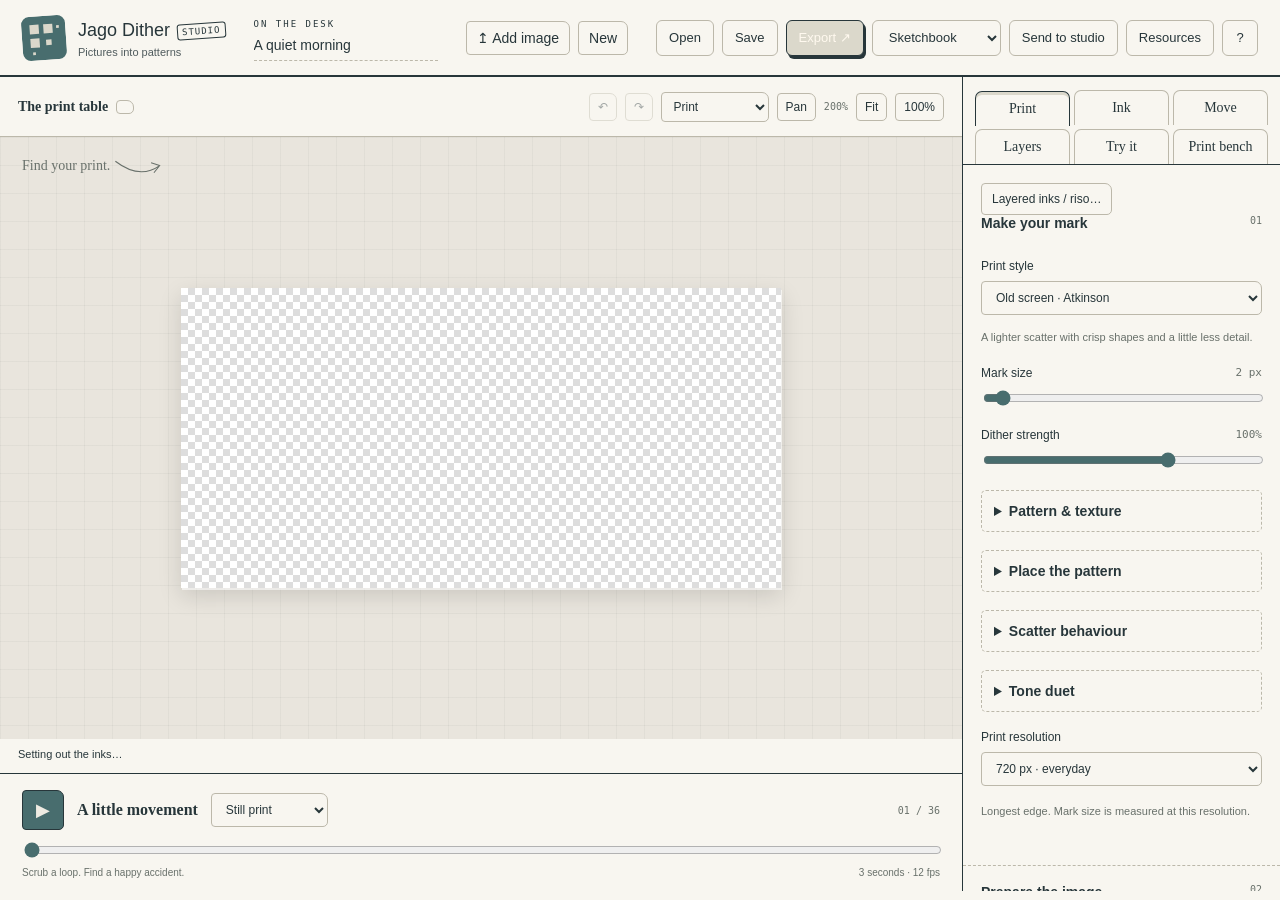
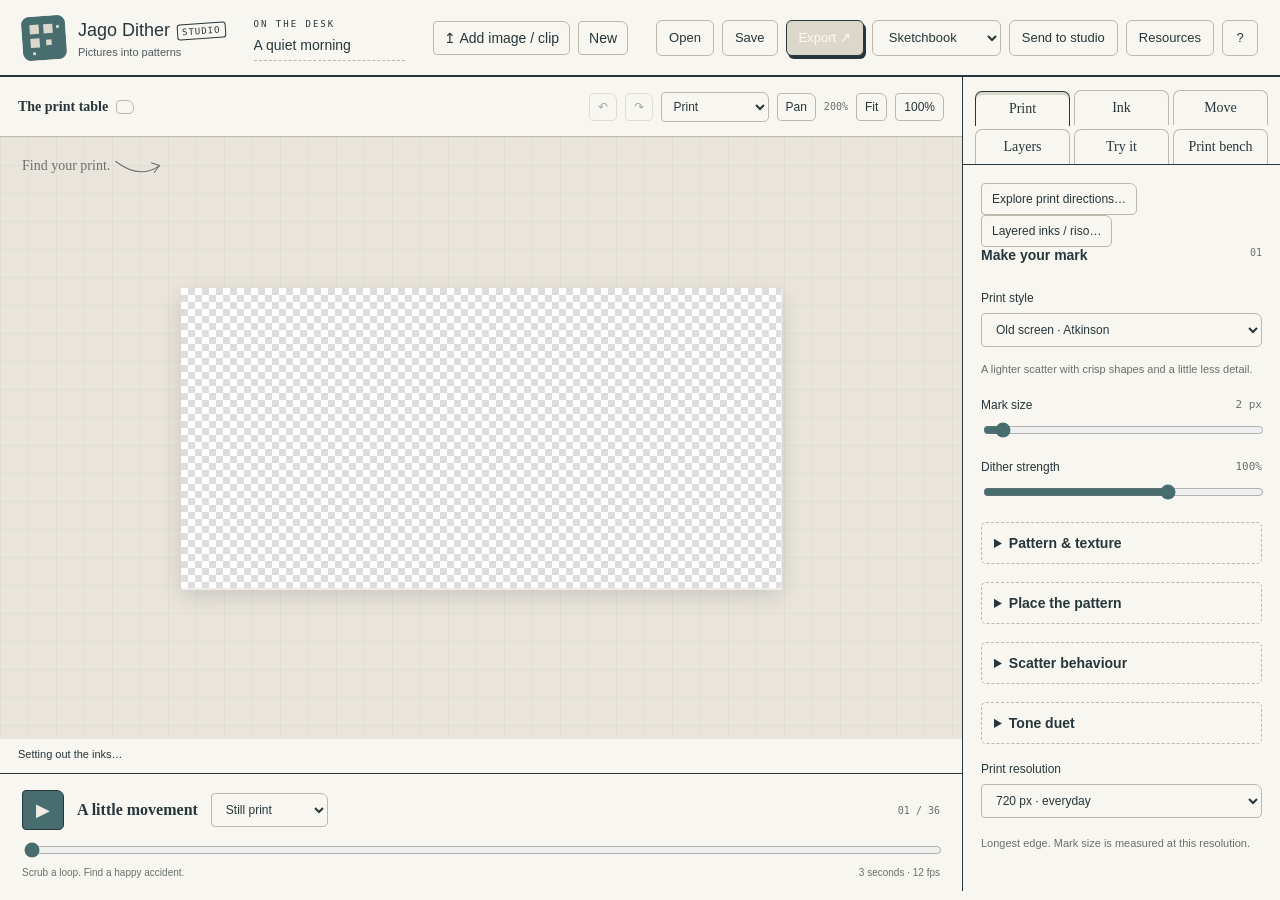
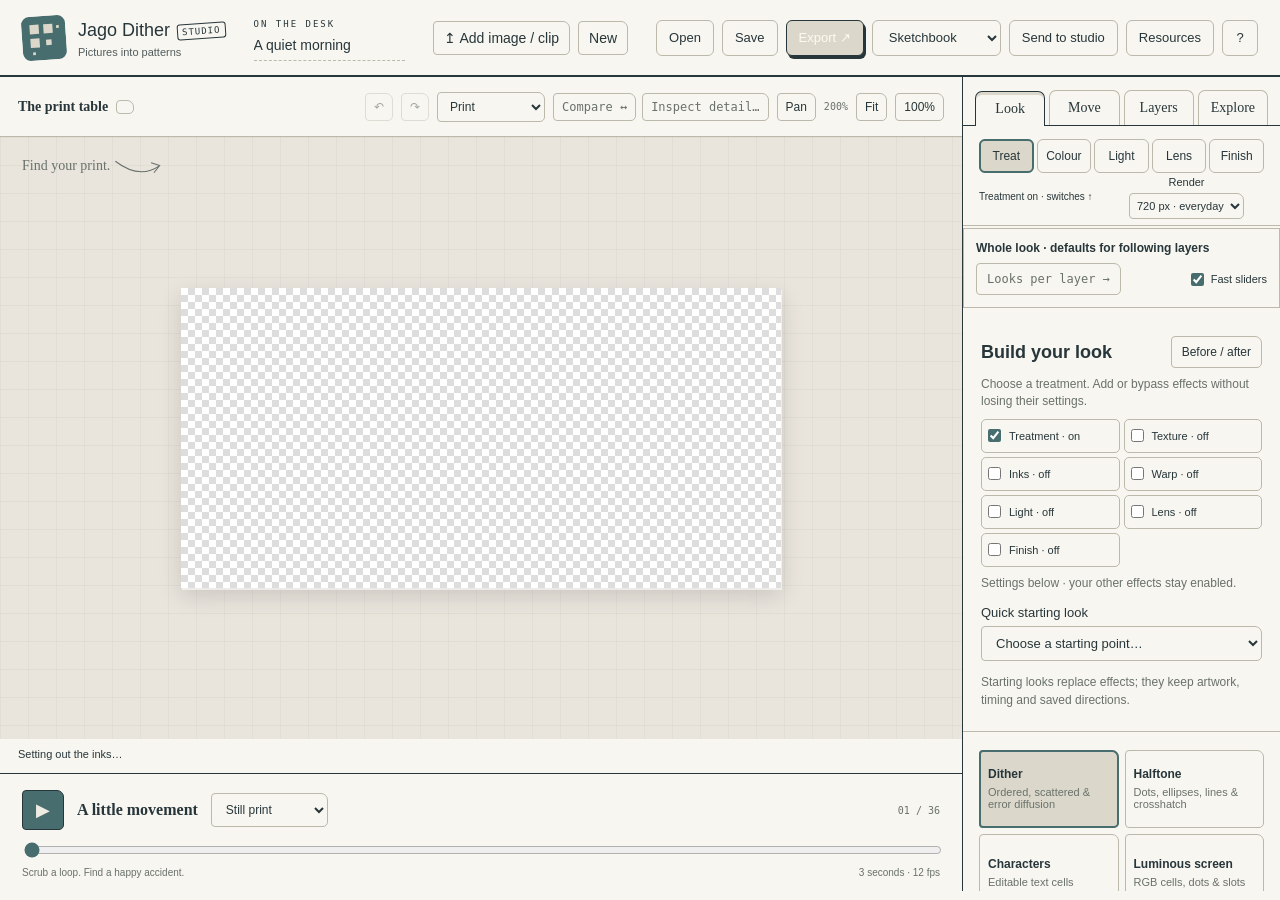
